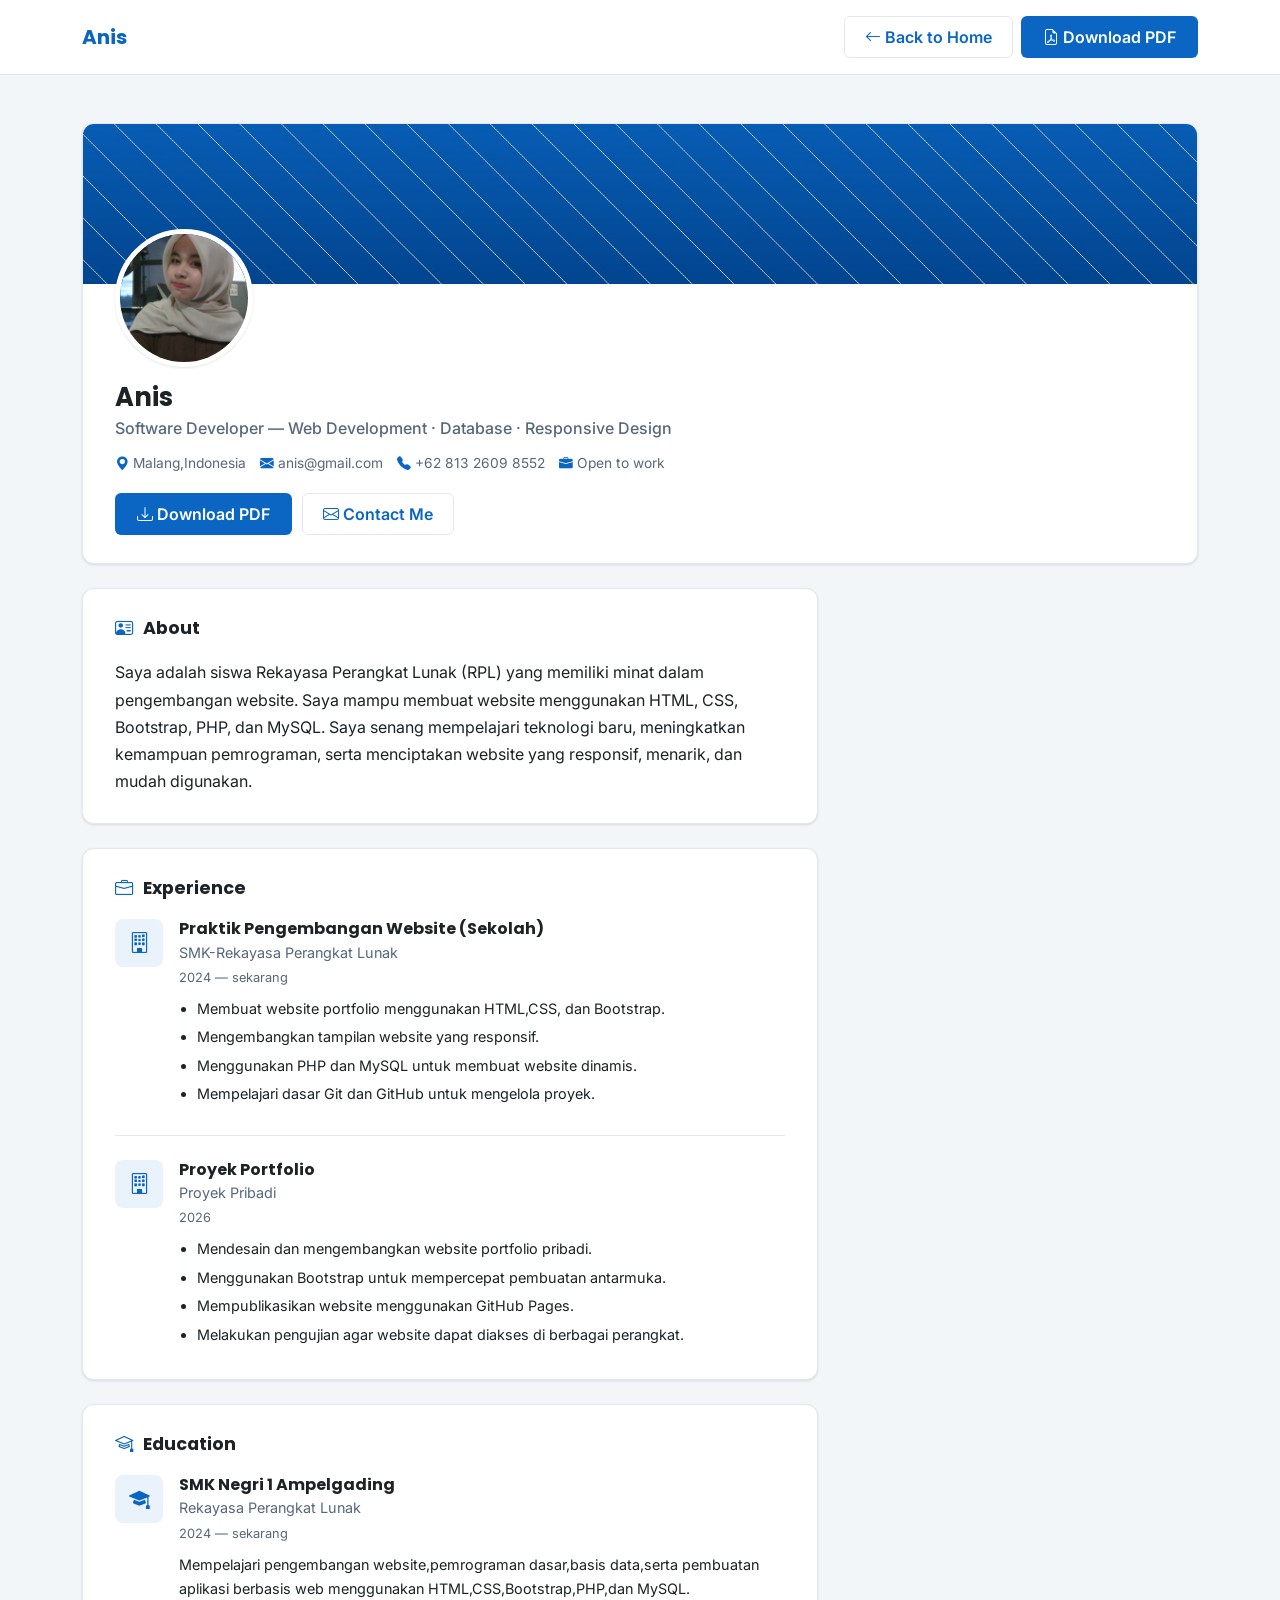
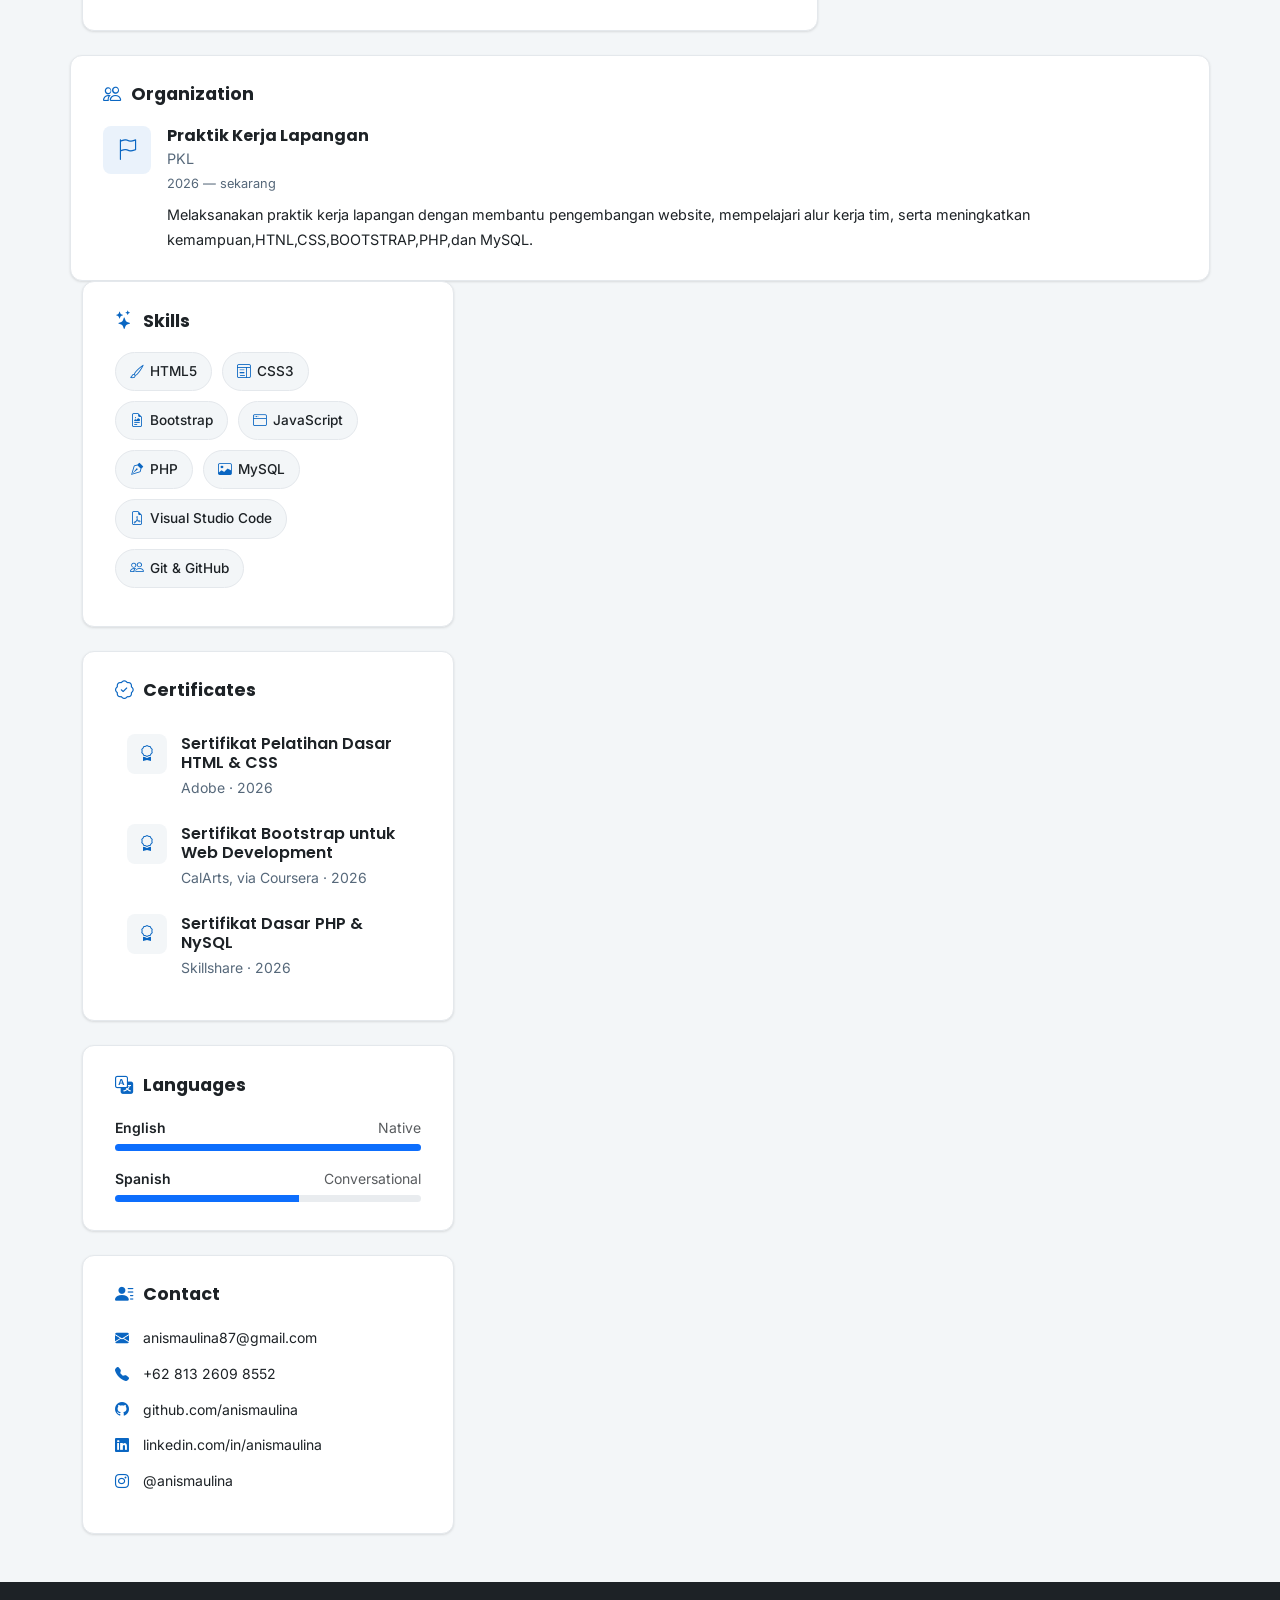
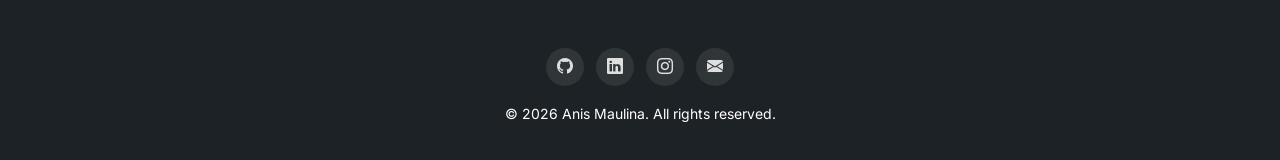
==== cv.html @ d8c8fe98 "Update cv.html" ====
<!DOCTYPE html>
<html lang="en">
<head>
  <meta charset="UTF-8">
  <meta name="viewport" content="width=device-width, initial-scale=1.0">
  <title>CV — Anis | Software Developer</title>
  <meta name="description" content="Curriculum Vitae of Kelly Adams, Graphic Designer, in a LinkedIn-style profile layout.">

  <!-- Google Fonts -->
  <link rel="preconnect" href="https://fonts.googleapis.com">
  <link rel="preconnect" href="https://fonts.gstatic.com" crossorigin>
  <link href="https://fonts.googleapis.com/css2?family=Inter:wght@400;500;600&family=Poppins:wght@500;600;700&display=swap" rel="stylesheet">

  <!-- Bootstrap 5 CSS (CDN) -->
  <link href="https://cdn.jsdelivr.net/npm/bootstrap@5.3.3/dist/css/bootstrap.min.css" rel="stylesheet">

  <!-- Bootstrap Icons (CDN) -->
  <link rel="stylesheet" href="https://cdn.jsdelivr.net/npm/bootstrap-icons@1.11.3/font/bootstrap-icons.css">

  <!-- Custom stylesheet -->
  <link rel="stylesheet" href="style.css">
</head>
<body class="bg-soft">

  <!-- =====================================================
       ACTION BAR — Kembali ke Home / Download PDF
  ====================================================== -->
  <div class="cv-page-actions">
    <div class="container d-flex justify-content-between align-items-center flex-wrap gap-2">
      <a href="index.html" class="navbar-brand-custom fs-5">Anis</a>
      <div class="d-flex gap-2">
        <a href="index.html" class="btn btn-cv-back">
          <i class="bi bi-arrow-left me-1"></i>Back to Home
        </a>
        <a href="assets/CV-Anis.pdf" class="btn btn-cv-download js-download-cv" download>
          <i class="bi bi-file-earmark-pdf me-1"></i>Download PDF
        </a>
      </div>
    </div>
  </div>

  <main class="py-5">
    <div class="container">

      <!-- =====================================================
           PROFILE CARD — ala header profil LinkedIn
      ====================================================== -->
      <div class="linkedin-profile-card fade-in">
        <div class="profile-cover" style="background-image:url('cover-banner.jpg'); background-size: cover; background-position: center;"></div>
        <div class="profile-body">
          <img src="profile.jpg" alt="Anis profile photo" class="profile-avatar">

          <h1 class="profile-name">Anis</h1>
          <p class="profile-headline">Software Developer — Web Development · Database · Responsive Design </p>

          <div class="profile-meta">
            <span><i class="bi bi-geo-alt-fill"></i>Malang,Indonesia</span>
            <span><i class="bi bi-envelope-fill"></i>anis@gmail.com</span>
            <span><i class="bi bi-telephone-fill"></i>+62 813 2609 8552</span>
            <span><i class="bi bi-briefcase-fill"></i>Open to work</span>
          </div>

          <div class="profile-actions">
            <a href="assets/CV-Anis.pdf" class="btn btn-cv-download js-download-cv" download>
              <i class="bi bi-download me-1"></i>Download PDF
            </a>
            <a href="mailto:anis@email.com" class="btn btn-cv-back">
              <i class="bi bi-envelope me-1"></i>Contact Me
            </a>
          </div>
        </div>
      </div>

      <div class="row">
        <!-- ============ MAIN COLUMN ============ -->
        <div class="col-lg-8">

          <!-- About -->
          <div class="cv-section-card fade-in">
            <h2 class="cv-section-title"><i class="bi bi-person-vcard"></i>About</h2>
            <p class="mb-0" style="color: var(--color-text);">
              Saya adalah siswa Rekayasa Perangkat Lunak (RPL) yang memiliki minat dalam pengembangan website. 
              Saya mampu membuat website menggunakan HTML, CSS, Bootstrap, PHP, dan MySQL. 
              Saya senang mempelajari teknologi baru, meningkatkan kemampuan pemrograman, serta menciptakan website yang responsif, menarik, dan mudah digunakan.
            </p>
          </div>

          <!-- Experience -->
          <div class="cv-section-card fade-in">
            <h2 class="cv-section-title"><i class="bi bi-briefcase"></i>Experience</h2>

            <div class="cv-timeline-item">
              <div class="cv-timeline-logo"><i class="bi bi-building"></i></div>
              <div class="flex-grow-1">
                <h6>Praktik Pengembangan Website (Sekolah)</h6>
                <p class="cv-timeline-sub">SMK-Rekayasa Perangkat Lunak</p>
                <span class="cv-timeline-date">2024 — sekarang</span>
                <ul>
                  <li>Membuat website portfolio menggunakan HTML,CSS, dan Bootstrap.</li>
                  <li>Mengembangkan tampilan website yang responsif.</li>
                  <li>Menggunakan PHP dan MySQL untuk membuat website dinamis.</li>
                  <li>Mempelajari dasar Git dan GitHub untuk mengelola proyek.</li>
                </ul>
              </div>
            </div>

            <div class="cv-timeline-item">
              <div class="cv-timeline-logo"><i class="bi bi-building"></i></div>
              <div class="flex-grow-1">
                <h6>Proyek Portfolio</h6>
                <p class="cv-timeline-sub">Proyek Pribadi</p>
                <span class="cv-timeline-date">2026</span>
                <ul>
                  <li>Mendesain dan mengembangkan website portfolio pribadi.</li>
                  <li>Menggunakan Bootstrap untuk mempercepat pembuatan antarmuka.</li>
                  <li>Mempublikasikan website menggunakan GitHub Pages.</li>
                  <li>Melakukan pengujian agar website dapat diakses di berbagai perangkat.</li>
                </ul>
              </div>
            </div>
          </div>

          <!-- Education -->
          <div class="cv-section-card fade-in">
            <h2 class="cv-section-title"><i class="bi bi-mortarboard"></i>Education</h2>

            <div class="cv-timeline-item">
              <div class="cv-timeline-logo"><i class="bi bi-mortarboard-fill"></i></div>
              <div class="flex-grow-1">
                <h6>SMK Negri 1 Ampelgading</h6>
                <p class="cv-timeline-sub">Rekayasa Perangkat Lunak </p>
                <span class="cv-timeline-date">2024 — sekarang</span>
                <p class="desc">Mempelajari pengembangan website,pemrograman dasar,basis data,serta pembuatan aplikasi berbasis web menggunakan HTML,CSS,Bootstrap,PHP,dan MySQL.</p>
              </div>
            </div>

            <!--div class="cv-timeline-item">
              <div class="cv-timeline-logo"><i class="bi bi-mortarboard-fill"></i></div>
              <div class="flex-grow-1">
                <h6>Bachelor of Fine Arts, Graphic Design</h6>
                <p class="cv-timeline-sub">Rochester Institute of Technology, Rochester, NY</p>
                <span class="cv-timeline-date">2022 — 2026</span>
                <p class="desc">Built a strong foundation in design fundamentals, print production, and digital media across a four-year studio program.</p>
          </div-->
          </div>
          </div>

          <!-- Organization -->
          <div class="cv-section-card fade-in mb-0">
            <h2 class="cv-section-title"><i class="bi bi-people"></i>Organization</h2>

            <div class="cv-timeline-item">
              <div class="cv-timeline-logo"><i class="bi bi-flag"></i></div>
              <div class="flex-grow-1">
                <h6>Praktik Kerja Lapangan</h6>
                <p class="cv-timeline-sub">PKL</p>
                <span class="cv-timeline-date">2026 — sekarang</span>
                <p class="desc">Melaksanakan praktik kerja lapangan dengan membantu pengembangan website, mempelajari alur kerja tim, serta meningkatkan kemampuan,HTNL,CSS,BOOTSTRAP,PHP,dan MySQL.</p>
              </div>
            </div>
          </div>

        </div>

        <!-- ============ SIDE COLUMN ============ -->
        <div class="col-lg-4">

          <!-- Skills -->
          <div class="cv-section-card fade-in">
            <h2 class="cv-section-title"><i class="bi bi-stars"></i>Skills</h2>
            <div>
              <span class="cv-skill-badge"><i class="bi bi-brush"></i>HTML5</span>
              <span class="cv-skill-badge"><i class="bi bi-layout-text-window"></i>CSS3</span>
              <span class="cv-skill-badge"><i class="bi bi-file-earmark-richtext"></i>Bootstrap</span>
              <span class="cv-skill-badge"><i class="bi bi-window"></i>JavaScript</span>
              <span class="cv-skill-badge"><i class="bi bi-vector-pen"></i>PHP</span>
              <span class="cv-skill-badge"><i class="bi bi-image"></i>MySQL</span>
              <span class="cv-skill-badge"><i class="bi bi-file-earmark-pdf"></i>Visual Studio Code</span>
              <span class="cv-skill-badge"><i class="bi bi-people"></i>Git & GitHub </span>
            </div>
          </div>

          <!-- Certificates -->
          <div class="cv-section-card fade-in">
            <h2 class="cv-section-title"><i class="bi bi-patch-check"></i>Certificates</h2>

            <div class="cv-cert-item">
              <div class="cv-cert-icon"><i class="bi bi-award"></i></div>
              <div>
                <h6 class="mb-1 fw-semibold">Sertifikat Pelatihan Dasar HTML & CSS</h6>
                <p class="small mb-0" style="color: var(--color-text-muted);">Adobe · 2026</p>
              </div>
            </div>

            <div class="cv-cert-item">
              <div class="cv-cert-icon"><i class="bi bi-award"></i></div>
              <div>
                <h6 class="mb-1 fw-semibold">Sertifikat Bootstrap untuk Web Development</h6>
                <p class="small mb-0" style="color: var(--color-text-muted);">CalArts, via Coursera · 2026</p>
              </div>
            </div>

            <div class="cv-cert-item">
              <div class="cv-cert-icon"><i class="bi bi-award"></i></div>
              <div>
                <h6 class="mb-1 fw-semibold">Sertifikat Dasar PHP & NySQL</h6>
                <p class="small mb-0" style="color: var(--color-text-muted);">Skillshare · 2026</p>
              </div>
            </div>
          </div>

          <!-- Languages -->
          <div class="cv-section-card fade-in">
            <h2 class="cv-section-title"><i class="bi bi-translate"></i>Languages</h2>

            <div class="mb-3">
              <div class="d-flex justify-content-between small mb-1">
                <span class="fw-semibold">English</span>
                <span class="text-muted">Native</span>
              </div>
              <div class="progress" style="height:7px; border-radius:4px;">
                <div class="progress-bar bg-primary" style="width: 100%"></div>
              </div>
            </div>

            <div class="mb-0">
              <div class="d-flex justify-content-between small mb-1">
                <span class="fw-semibold">Spanish</span>
                <span class="text-muted">Conversational</span>
              </div>
              <div class="progress" style="height:7px; border-radius:4px;">
                <div class="progress-bar bg-primary" style="width: 60%"></div>
              </div>
            </div>
          </div>

          <!-- Contact -->
          <div class="cv-section-card fade-in mb-0">
            <h2 class="cv-section-title"><i class="bi bi-person-lines-fill"></i>Contact</h2>
            <ul class="list-unstyled mb-0 small cv-contact-list">
              <li><i class="bi bi-envelope-fill"></i><a href="mailto:anismaulina87@gmail.com">anismaulina87@gmail.com</a></li>
              <li><i class="bi bi-telephone-fill"></i><a href="tel:+6281326098552">+62 813 2609 8552</a></li>
              <li><i class="bi bi-github"></i><a href="https://github.com/" target="_blank" rel="noopener">github.com/anismaulina</a></li>
              <li><i class="bi bi-linkedin"></i><a href="https://linkedin.com/" target="_blank" rel="noopener">linkedin.com/in/anismaulina</a></li>
              <li><i class="bi bi-instagram"></i><a href="https://instagram.com/" target="_blank" rel="noopener">@anismaulina</a></li>
            </ul>
          </div>

        </div>
      </div>
    </div>
  </main>

  <!-- =====================================================
       FOOTER
  ====================================================== -->
  <footer class="footer-custom text-center">
    <div class="container">
      <h5 class="fw-bold mb-2">Anis Maulina</h5>
      <div class="footer-social mb-3">
        <a href="https://github.com/" target="_blank" rel="noopener" aria-label="GitHub"><i class="bi bi-github"></i></a>
        <a href="https://linkedin.com/" target="_blank" rel="noopener" aria-label="LinkedIn"><i class="bi bi-linkedin"></i></a>
        <a href="https://instagram.com/" target="_blank" rel="noopener" aria-label="Instagram"><i class="bi bi-instagram"></i></a>
        <a href="mailto:anismaulina87@gmail.com" aria-label="Email"><i class="bi bi-envelope-fill"></i></a>
      </div>
      <p class="mb-0 small">&copy; <span class="current-year">2026</span> Anis Maulina. All rights reserved.</p>
    </div>
  </footer>

  <button id="scrollTopBtn" class="btn-scroll-top" aria-label="Back to top">
    <i class="bi bi-arrow-up"></i>
  </button>

  <!-- Bootstrap 5 JS Bundle (CDN) -->
  <script src="https://cdn.jsdelivr.net/npm/bootstrap@5.3.3/dist/js/bootstrap.bundle.min.js"></script>
  <script src="script.js"></script>
</body>
</html>
---- style.css ----
/* =========================================================
   KELLY ADAMS — PORTFOLIO (HOME + CV)
   Gaya: bersih, profesional, terinspirasi LinkedIn
   ========================================================= */

/* ---------- 1. DESIGN TOKENS ---------- */
:root {
  --color-primary: #0A66C2;   /* LinkedIn blue */
  --color-primary-dark: #004182;
  --color-bg: #F3F6F8;        /* LinkedIn light gray background */
  --color-card: #FFFFFF;
  --color-text: #1D2226;
  --color-text-muted: #56687A;
  --color-border: #E4E8EC;

  --radius-lg: 12px;
  --radius-md: 10px;
  --radius-sm: 8px;

  --shadow-soft: 0 1px 3px rgba(0, 0, 0, 0.08), 0 1px 2px rgba(0, 0, 0, 0.04);
  --shadow-hover: 0 10px 26px rgba(10, 102, 194, 0.16);

  --transition-base: all 0.3s ease;

  --font-display: 'Poppins', sans-serif;
  --font-body: 'Inter', sans-serif;
}

/* ---------- 2. RESET & BASE ---------- */
html { scroll-behavior: smooth; }

body {
  font-family: var(--font-body);
  color: var(--color-text);
  background-color: var(--color-bg);
  line-height: 1.7;
}

h1, h2, h3, h4, h5, h6 {
  font-family: var(--font-display);
  font-weight: 600;
  color: var(--color-text);
}

a { text-decoration: none; transition: var(--transition-base); }

::selection { background: #CFE3FA; color: var(--color-text); }

::-webkit-scrollbar { width: 10px; }
::-webkit-scrollbar-track { background: var(--color-bg); }
::-webkit-scrollbar-thumb { background: #C6D3DD; border-radius: 10px; }
::-webkit-scrollbar-thumb:hover { background: var(--color-primary); }

section { padding: 80px 0; scroll-margin-top: 80px; }

.text-primary-custom { color: var(--color-primary) !important; }
.bg-soft { background-color: var(--color-bg); }

.section-eyebrow {
  font-size: 0.78rem;
  font-weight: 600;
  letter-spacing: 1.5px;
  text-transform: uppercase;
  color: var(--color-primary);
  margin-bottom: 6px;
  display: inline-block;
}

.section-title {
  font-size: clamp(1.6rem, 3vw, 2.3rem);
  font-weight: 700;
  margin-bottom: 0.75rem;
}

.section-subtitle {
  color: var(--color-text-muted);
  max-width: 600px;
  margin: 0 auto;
}

/* ---------- 3. FADE-IN SCROLL REVEAL ---------- */
.fade-in {
  opacity: 0;
  transform: translateY(22px);
  transition: opacity 0.7s ease, transform 0.7s ease;
}
.fade-in.is-visible { opacity: 1; transform: translateY(0); }

@keyframes heroFade {
  from { opacity: 0; transform: translateY(14px); }
  to   { opacity: 1; transform: translateY(0); }
}
.hero-animate { animation: heroFade 0.9s ease forwards; }
.hero-animate.delay-1 { animation-delay: 0.15s; opacity: 0; }
.hero-animate.delay-2 { animation-delay: 0.3s; opacity: 0; }
.hero-animate.delay-3 { animation-delay: 0.45s; opacity: 0; }

/* ---------- 4. NAVBAR (hanya Home & CV) ---------- */
.navbar-custom {
  background-color: rgba(255, 255, 255, 0.95);
  backdrop-filter: blur(10px);
  box-shadow: 0 1px 0 var(--color-border);
  padding-top: 14px;
  padding-bottom: 14px;
  transition: var(--transition-base);
}

.navbar-brand-custom {
  font-family: var(--font-display);
  font-weight: 700;
  font-size: 1.3rem;
  color: var(--color-primary) !important;
}

.navbar-custom .nav-link {
  font-weight: 500;
  color: var(--color-text) !important;
  margin: 0 8px;
  position: relative;
  padding: 6px 4px !important;
}

.navbar-custom .nav-link::after {
  content: '';
  position: absolute;
  left: 0;
  bottom: 0;
  width: 0%;
  height: 2px;
  background-color: var(--color-primary);
  transition: width 0.3s ease;
}

.navbar-custom .nav-link:hover::after,
.navbar-custom .nav-link.active::after { width: 100%; }

.navbar-custom .nav-link:hover,
.navbar-custom .nav-link.active { color: var(--color-primary) !important; }

.btn-contact-nav {
  background-color: var(--color-primary);
  color: #fff !important;
  border-radius: 6px;
  padding: 8px 20px;
  font-weight: 600;
  font-size: 0.92rem;
  border: none;
  transition: var(--transition-base);
}

.btn-contact-nav:hover {
  background-color: var(--color-primary-dark);
  color: #fff !important;
  box-shadow: var(--shadow-hover);
}

/* ---------- 5. HERO SECTION ---------- */
.hero-section {
  position: relative;
  padding: 150px 0 100px;
  background: linear-gradient(160deg, #EAF2FB 0%, #F3F6F8 55%, #FFFFFF 100%);
  overflow: hidden;
}

.hero-section::before {
  content: '';
  position: absolute;
  width: 380px;
  height: 380px;
  border-radius: 50%;
  background: rgba(10, 102, 194, 0.08);
  top: -120px;
  right: -100px;
  filter: blur(10px);
}

.hero-section .container { position: relative; z-index: 1; }

.hero-avatar-wrap {
  position: relative;
  width: 190px;
  height: 190px;
  margin: 0 auto 26px;
}

.hero-avatar-wrap img {
  width: 100%;
  height: 100%;
  object-fit: cover;
  border-radius: 50%;
  border: 6px solid #fff;
  box-shadow: 0 12px 30px rgba(10, 102, 194, 0.2);
}

.hero-status-badge {
  position: absolute;
  bottom: 10px;
  right: 8px;
  background: #57A64A;
  width: 20px;
  height: 20px;
  border-radius: 50%;
  border: 4px solid #fff;
}

.hero-name {
  font-size: clamp(1.9rem, 4vw, 2.7rem);
  font-weight: 700;
}

.hero-role {
  font-size: 1.1rem;
  font-weight: 600;
  color: var(--color-primary);
  margin-bottom: 14px;
}

.hero-desc {
  max-width: 560px;
  margin: 0 auto 30px;
  color: var(--color-text-muted);
}

.btn-hero-primary {
  background-color: var(--color-primary);
  color: #fff;
  border: none;
  padding: 12px 28px;
  border-radius: 6px;
  font-weight: 600;
  transition: var(--transition-base);
  box-shadow: 0 8px 18px rgba(10, 102, 194, 0.22);
}

.btn-hero-primary:hover {
  background-color: var(--color-primary-dark);
  transform: translateY(-3px);
  box-shadow: 0 12px 24px rgba(0, 65, 130, 0.3);
  color: #fff;
}

.btn-hero-outline {
  background-color: transparent;
  color: var(--color-primary);
  border: 2px solid var(--color-primary);
  padding: 10px 26px;
  border-radius: 6px;
  font-weight: 600;
  transition: var(--transition-base);
}

.btn-hero-outline:hover {
  background-color: var(--color-primary);
  color: #fff;
  transform: translateY(-3px);
  box-shadow: var(--shadow-hover);
}

/* Highlight stat row di hero (dipakai di Home) */
.hero-stats {
  max-width: 520px;
  margin: 40px auto 0;
}
.hero-stats .stat-box {
  padding: 14px 8px;
}
.hero-stats .stat-num {
  font-family: var(--font-display);
  font-weight: 700;
  font-size: 1.5rem;
  color: var(--color-primary);
}
.hero-stats .stat-label {
  font-size: 0.82rem;
  color: var(--color-text-muted);
}

/* ---------- 6. CARD UMUM ---------- */
.card-custom {
  background-color: var(--color-card);
  border: 1px solid var(--color-border);
  border-radius: var(--radius-lg);
  box-shadow: var(--shadow-soft);
  transition: var(--transition-base);
  height: 100%;
}
.card-custom:hover {
  transform: translateY(-4px);
  box-shadow: var(--shadow-hover);
  border-color: var(--color-primary);
}

/* ---------- 7. HIGHLIGHT / FOKUS KEAHLIAN (Home) ---------- */
.focus-icon-box {
  width: 46px;
  height: 46px;
  min-width: 46px;
  border-radius: var(--radius-sm);
  background: linear-gradient(135deg, var(--color-primary), var(--color-primary-dark));
  color: #fff;
  display: flex;
  align-items: center;
  justify-content: center;
  font-size: 1.2rem;
}

.skill-card { text-align: center; padding: 30px 16px; }

.skill-icon {
  width: 58px;
  height: 58px;
  border-radius: 50%;
  background: linear-gradient(135deg, #EAF2FB, #CFE3FA);
  display: flex;
  align-items: center;
  justify-content: center;
  margin: 0 auto 14px;
  font-size: 1.6rem;
  color: var(--color-primary);
  transition: var(--transition-base);
}
.skill-card:hover .skill-icon {
  background: var(--color-primary);
  color: #fff;
  transform: scale(1.06);
}
.skill-card h6 { font-weight: 600; margin-bottom: 0; }

/* ---------- 8. FOOTER ---------- */
.footer-custom {
  background: #1D2226;
  color: #fff;
  padding: 34px 0;
}
.footer-custom a { color: #fff; opacity: 0.85; }
.footer-custom a:hover { opacity: 1; transform: translateY(-3px); display: inline-block; }

.footer-social a {
  width: 38px;
  height: 38px;
  border-radius: 50%;
  background: rgba(255, 255, 255, 0.1);
  display: inline-flex;
  align-items: center;
  justify-content: center;
  margin: 0 4px;
  transition: var(--transition-base);
}
.footer-social a:hover { background: var(--color-primary); color: #fff; transform: translateY(-4px); }

/* ---------- 9. SCROLL TO TOP ---------- */
.btn-scroll-top {
  position: fixed;
  bottom: 26px;
  right: 26px;
  width: 46px;
  height: 46px;
  border-radius: 50%;
  background-color: var(--color-primary);
  color: #fff;
  display: flex;
  align-items: center;
  justify-content: center;
  border: none;
  box-shadow: var(--shadow-hover);
  opacity: 0;
  visibility: hidden;
  transform: translateY(10px);
  transition: var(--transition-base);
  z-index: 999;
}
.btn-scroll-top.show { opacity: 1; visibility: visible; transform: translateY(0); }
.btn-scroll-top:hover { background-color: var(--color-primary-dark); }

/* =========================================================
   HALAMAN CV — bergaya profil LinkedIn
   ========================================================= */

.cv-page-actions {
  padding: 16px 0;
  background-color: #fff;
  border-bottom: 1px solid var(--color-border);
  position: sticky;
  top: 0;
  z-index: 50;
}

.btn-cv-download {
  background-color: var(--color-primary);
  color: #fff;
  border: none;
  padding: 9px 22px;
  border-radius: 6px;
  font-weight: 600;
  transition: var(--transition-base);
}
.btn-cv-download:hover {
  background-color: var(--color-primary-dark);
  color: #fff;
  box-shadow: var(--shadow-hover);
}

.btn-cv-back {
  background-color: #fff;
  color: var(--color-primary);
  border: 1.5px solid var(--color-border);
  padding: 8px 20px;
  border-radius: 6px;
  font-weight: 600;
  transition: var(--transition-base);
}
.btn-cv-back:hover {
  border-color: var(--color-primary);
  background-color: #EAF2FB;
}

/* Profile card ala LinkedIn: cover banner + avatar overlap */
.linkedin-profile-card {
  background-color: var(--color-card);
  border-radius: var(--radius-lg);
  overflow: hidden;
  box-shadow: var(--shadow-soft);
  border: 1px solid var(--color-border);
  margin-bottom: 24px;
}

.profile-cover {
  height: 160px;
  background: linear-gradient(120deg, #0A66C2, #004182);
  background-size: cover;
  background-position: center;
  position: relative;
}

.profile-body { padding: 0 32px 28px; position: relative; }

.profile-avatar {
  width: 138px;
  height: 138px;
  border-radius: 50%;
  border: 5px solid #fff;
  object-fit: cover;
  position: relative;
  top: -55px;
  margin-bottom: -40px;
  box-shadow: var(--shadow-soft);
  background: #fff;
}

.profile-name { font-size: 1.6rem; font-weight: 700; margin-bottom: 2px; }
.profile-headline { color: var(--color-text-muted); font-weight: 500; margin-bottom: 10px; }

.profile-meta {
  font-size: 0.86rem;
  color: var(--color-text-muted);
  display: flex;
  flex-wrap: wrap;
  gap: 14px;
}
.profile-meta span i { color: var(--color-primary); margin-right: 4px; }

.profile-actions { display: flex; gap: 10px; flex-wrap: wrap; margin-top: 18px; }

/* Section card generik pada CV (About, Experience, Education, dst) */
.cv-section-card {
  background-color: var(--color-card);
  border-radius: var(--radius-lg);
  box-shadow: var(--shadow-soft);
  border: 1px solid var(--color-border);
  padding: 28px 32px;
  margin-bottom: 24px;
}

.cv-section-title {
  font-size: 1.1rem;
  font-weight: 700;
  display: flex;
  align-items: center;
  gap: 10px;
  margin-bottom: 20px;
}
.cv-section-title i { color: var(--color-primary); font-size: 1.15rem; }

/* Timeline pengalaman & pendidikan (gaya list LinkedIn, bukan garis waktu berat) */
.cv-timeline-item {
  display: flex;
  gap: 16px;
  padding-bottom: 24px;
  border-bottom: 1px solid var(--color-border);
  margin-bottom: 24px;
}
.cv-timeline-item:last-child {
  border-bottom: none;
  margin-bottom: 0;
  padding-bottom: 0;
}

.cv-timeline-logo {
  width: 48px;
  height: 48px;
  min-width: 48px;
  border-radius: var(--radius-sm);
  background: #EAF2FB;
  color: var(--color-primary);
  display: flex;
  align-items: center;
  justify-content: center;
  font-size: 1.3rem;
}

.cv-timeline-item h6 { font-weight: 700; margin-bottom: 2px; }
.cv-timeline-sub { color: var(--color-text-muted); font-size: 0.9rem; margin-bottom: 2px; }
.cv-timeline-date {
  font-size: 0.8rem;
  color: var(--color-text-muted);
  margin-bottom: 8px;
  display: block;
}
.cv-timeline-item p.desc {
  font-size: 0.9rem;
  color: var(--color-text);
  margin-bottom: 0;
}
.cv-timeline-item ul {
  font-size: 0.9rem;
  color: var(--color-text);
  padding-left: 18px;
  margin-bottom: 0;
}
.cv-timeline-item ul li { margin-bottom: 4px; }

/* Skill badge di CV */
.cv-skill-badge {
  display: inline-flex;
  align-items: center;
  gap: 6px;
  background-color: var(--color-bg);
  color: var(--color-text);
  font-size: 0.85rem;
  font-weight: 500;
  padding: 7px 14px;
  border-radius: 50px;
  margin: 0 6px 10px 0;
  border: 1px solid var(--color-border);
  transition: var(--transition-base);
}
.cv-skill-badge:hover { background-color: var(--color-primary); color: #fff; border-color: var(--color-primary); }
.cv-skill-badge i { color: var(--color-primary); }
.cv-skill-badge:hover i { color: #fff; }

/* Sertifikat */
.cv-cert-item {
  display: flex;
  gap: 14px;
  align-items: flex-start;
  padding: 12px;
  border-radius: var(--radius-md);
  transition: var(--transition-base);
}
.cv-cert-item:hover { background-color: var(--color-bg); }
.cv-cert-icon {
  width: 40px;
  height: 40px;
  min-width: 40px;
  border-radius: var(--radius-sm);
  background: var(--color-bg);
  color: var(--color-primary);
  display: flex;
  align-items: center;
  justify-content: center;
}

/* Kontak list di CV */
.cv-contact-list li {
  display: flex;
  align-items: center;
  gap: 10px;
  margin-bottom: 12px;
}
.cv-contact-list a { color: var(--color-text); }
.cv-contact-list a:hover { color: var(--color-primary); }
.cv-contact-list i { color: var(--color-primary); width: 18px; }

/* ---------- 10. RESPONSIVE ---------- */
@media (max-width: 767.98px) {
  section { padding: 56px 0; }
  .hero-section { padding: 120px 0 60px; }
  .cv-section-card { padding: 22px; }
  .profile-body { padding: 0 20px 24px; }
  .profile-avatar { width: 108px; height: 108px; top: -40px; margin-bottom: -28px; }
}

@media (prefers-reduced-motion: reduce) {
  *, *::before, *::after {
    animation-duration: 0.001ms !important;
    animation-iteration-count: 1 !important;
    transition-duration: 0.001ms !important;
    scroll-behavior: auto !important;
  }
}
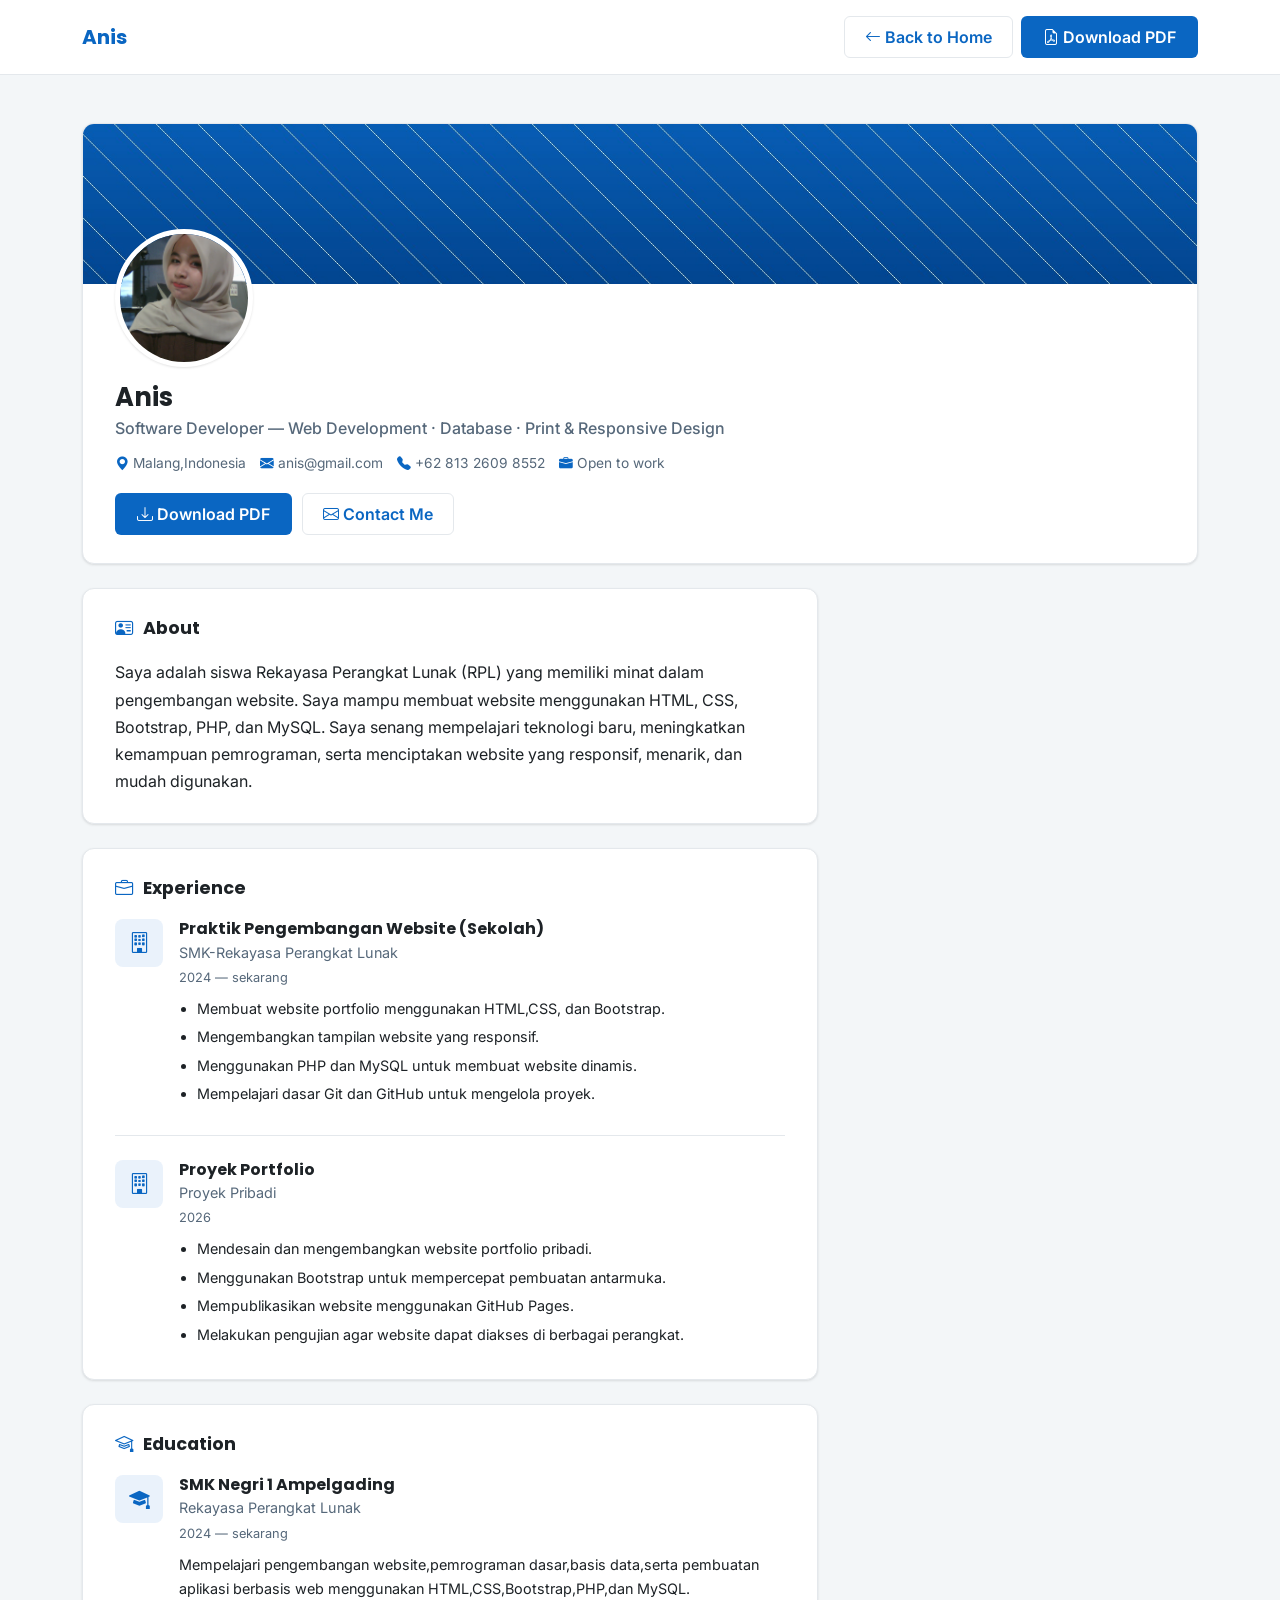
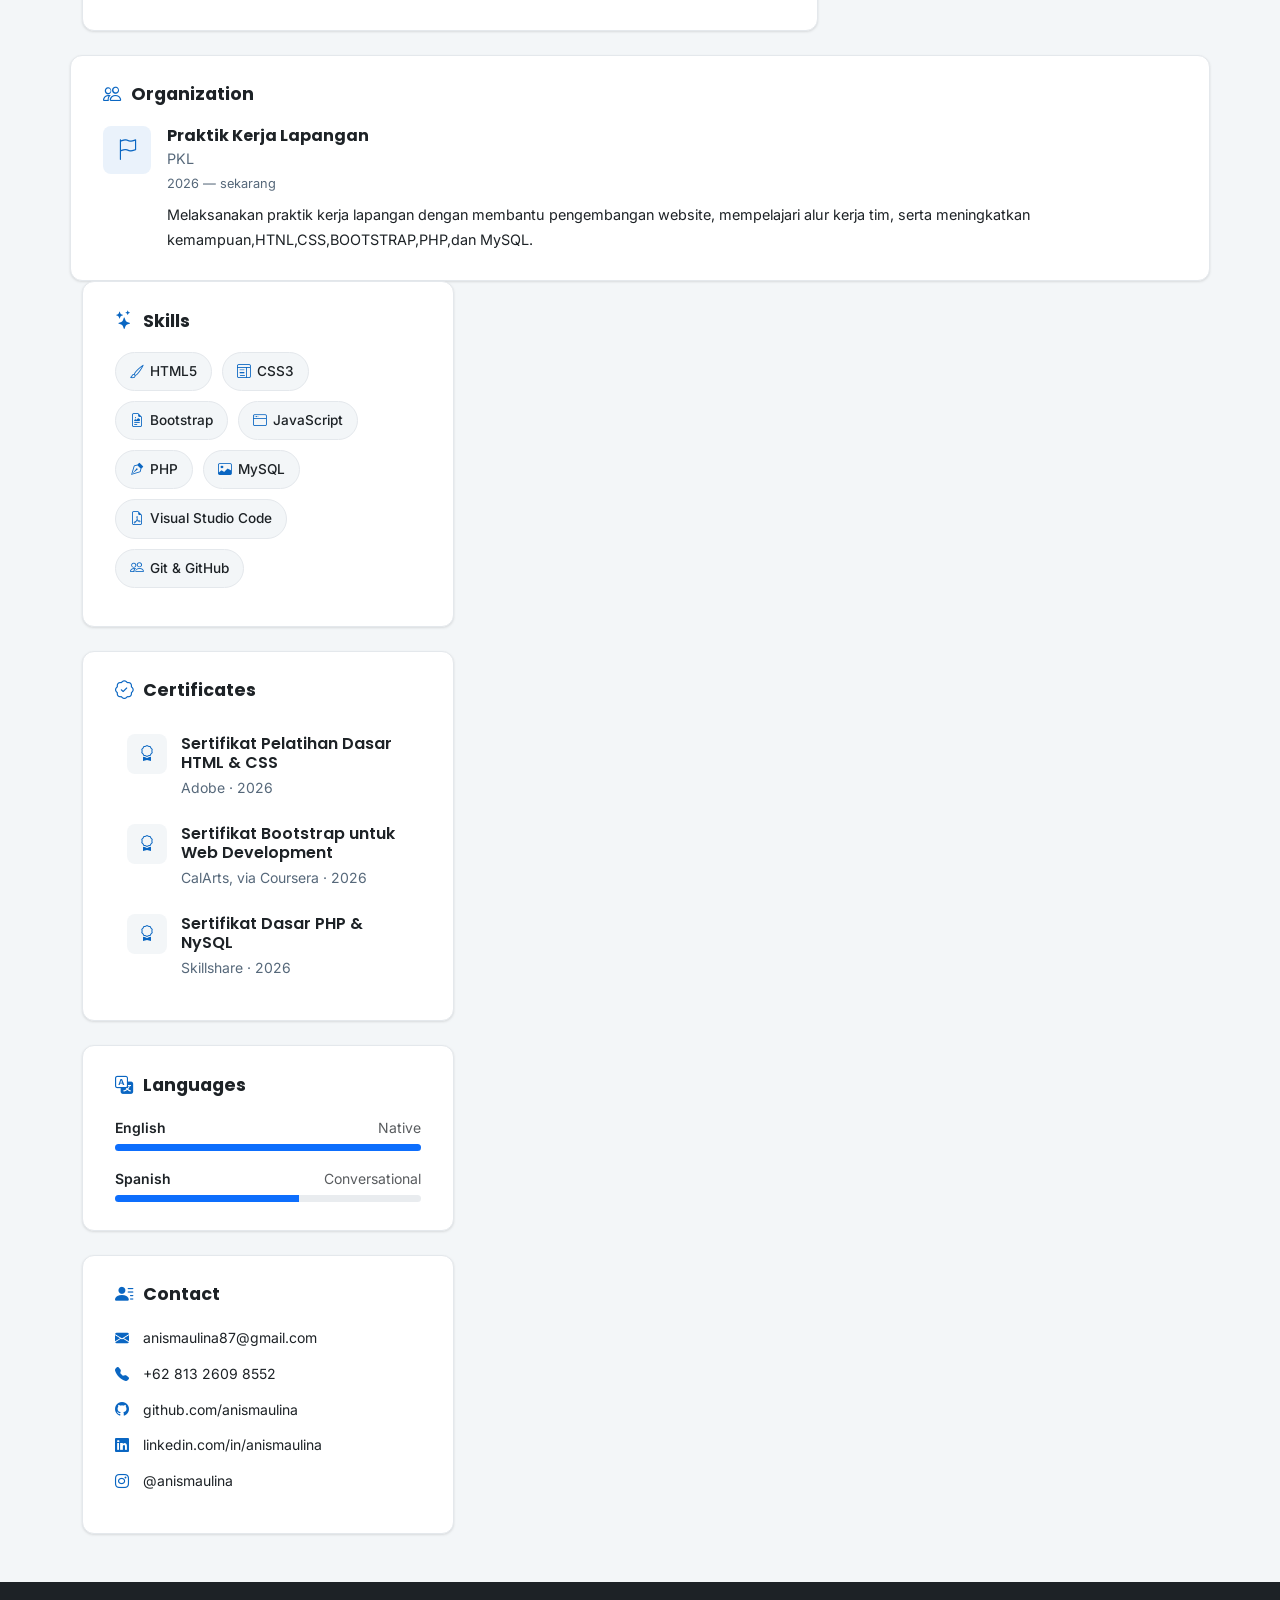
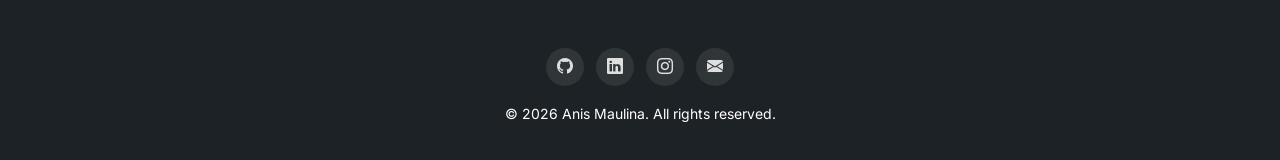
==== commit c4698400: "Update cv.html" ====
--- a/cv.html
+++ b/cv.html
@@ -51,7 +51,7 @@
           <img src="profile.jpg" alt="Anis profile photo" class="profile-avatar">
 
           <h1 class="profile-name">Anis</h1>
-          <p class="profile-headline">Software Developer — Web Development · Database · Responsive Design </p>
+          <p class="profile-headline">Software Developer — Web Development · Database · Print &amp; Responsive Design </p>
 
           <div class="profile-meta">
             <span><i class="bi bi-geo-alt-fill"></i>Malang,Indonesia</span>
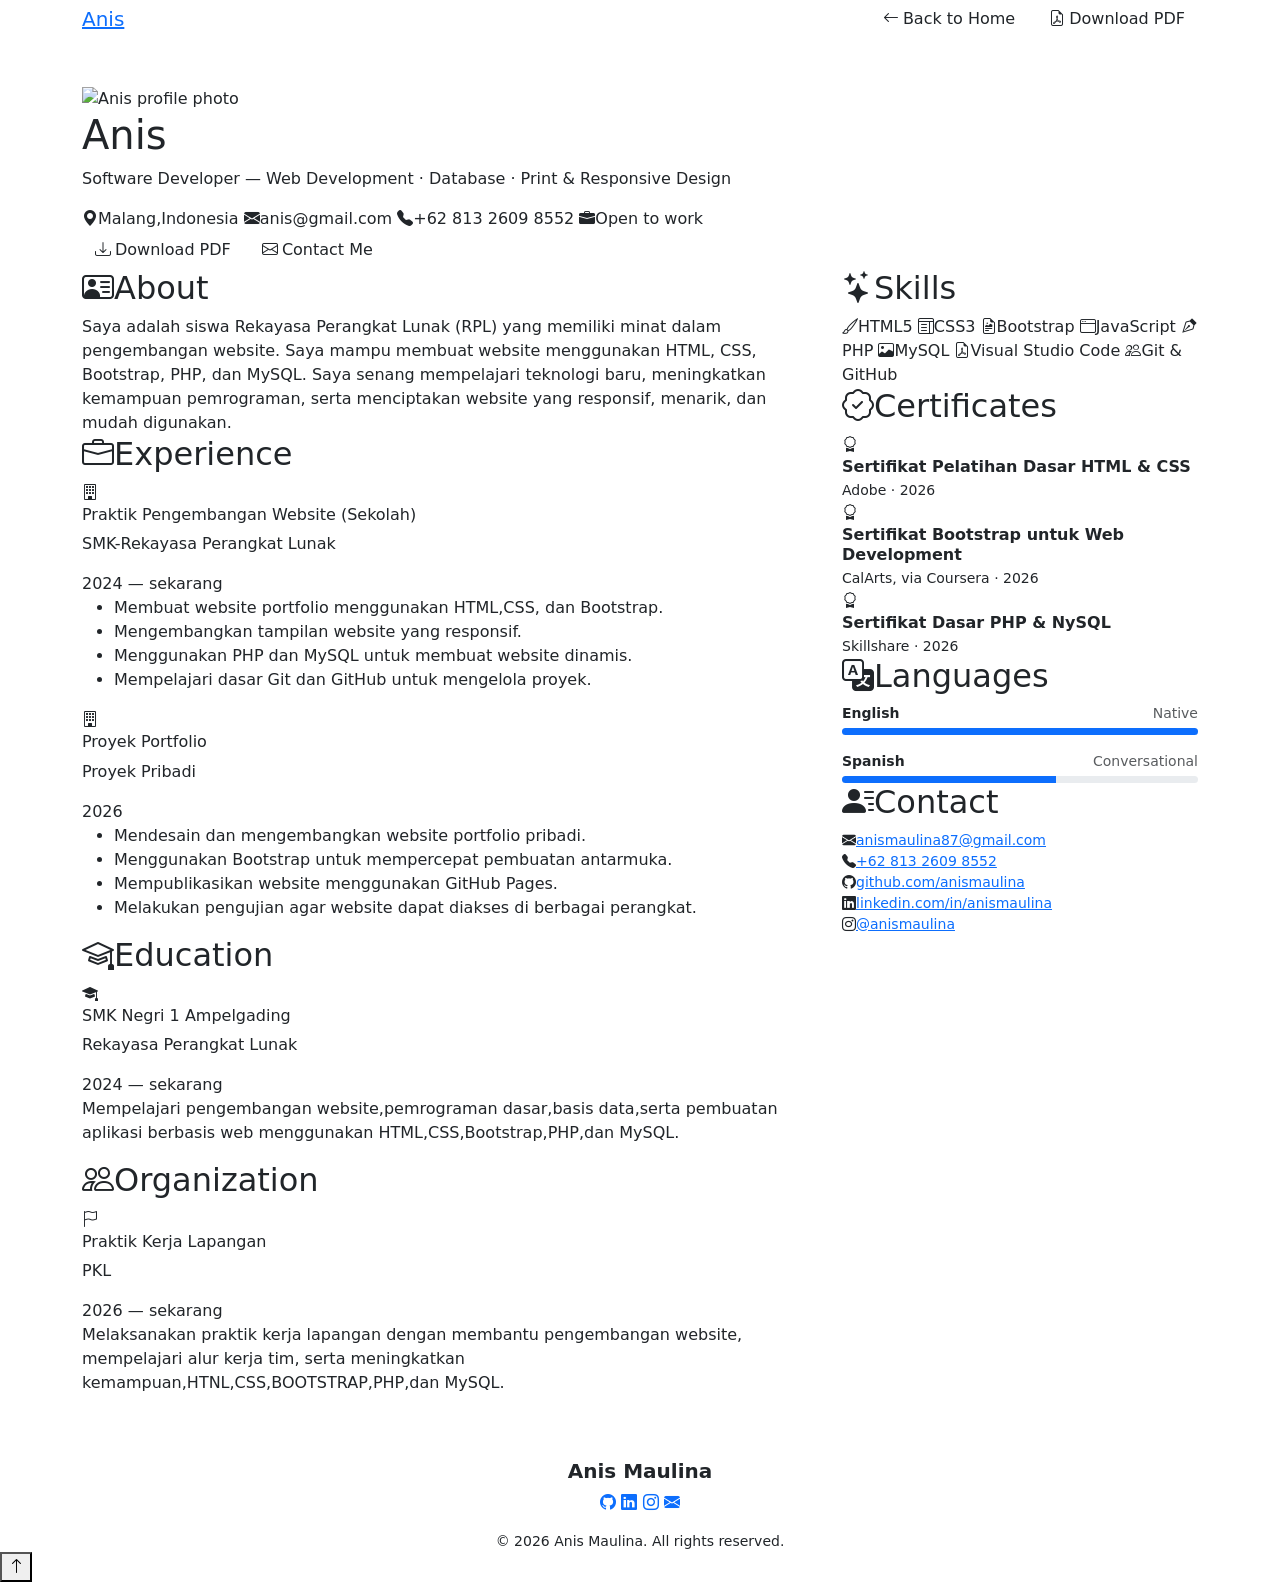
==== commit fb66450f: "Update cv.html" ====
--- a/cv.html
+++ b/cv.html
@@ -18,7 +18,7 @@
   <link rel="stylesheet" href="https://cdn.jsdelivr.net/npm/bootstrap-icons@1.11.3/font/bootstrap-icons.css">
 
   <!-- Custom stylesheet -->
-  <link rel="stylesheet" href="style.css">
+  <link rel="stylesheet" href="css/style.css">
 </head>
 <body class="bg-soft">
 
@@ -46,9 +46,9 @@
            PROFILE CARD — ala header profil LinkedIn
       ====================================================== -->
       <div class="linkedin-profile-card fade-in">
-        <div class="profile-cover" style="background-image:url('cover-banner.jpg'); background-size: cover; background-position: center;"></div>
+        <div class="profile-cover" style="background-image:url('assets/cover-banner.jpg'); background-size: cover; background-position: center;"></div>
         <div class="profile-body">
-          <img src="profile.jpg" alt="Anis profile photo" class="profile-avatar">
+          <img src="assets/profile.jpg" alt="Anis profile photo" class="profile-avatar">
 
           <h1 class="profile-name">Anis</h1>
           <p class="profile-headline">Software Developer — Web Development · Database · Print &amp; Responsive Design </p>
@@ -142,7 +142,6 @@
                 <span class="cv-timeline-date">2022 — 2026</span>
                 <p class="desc">Built a strong foundation in design fundamentals, print production, and digital media across a four-year studio program.</p>
           </div-->
-          </div>
           </div>
 
           <!-- Organization -->
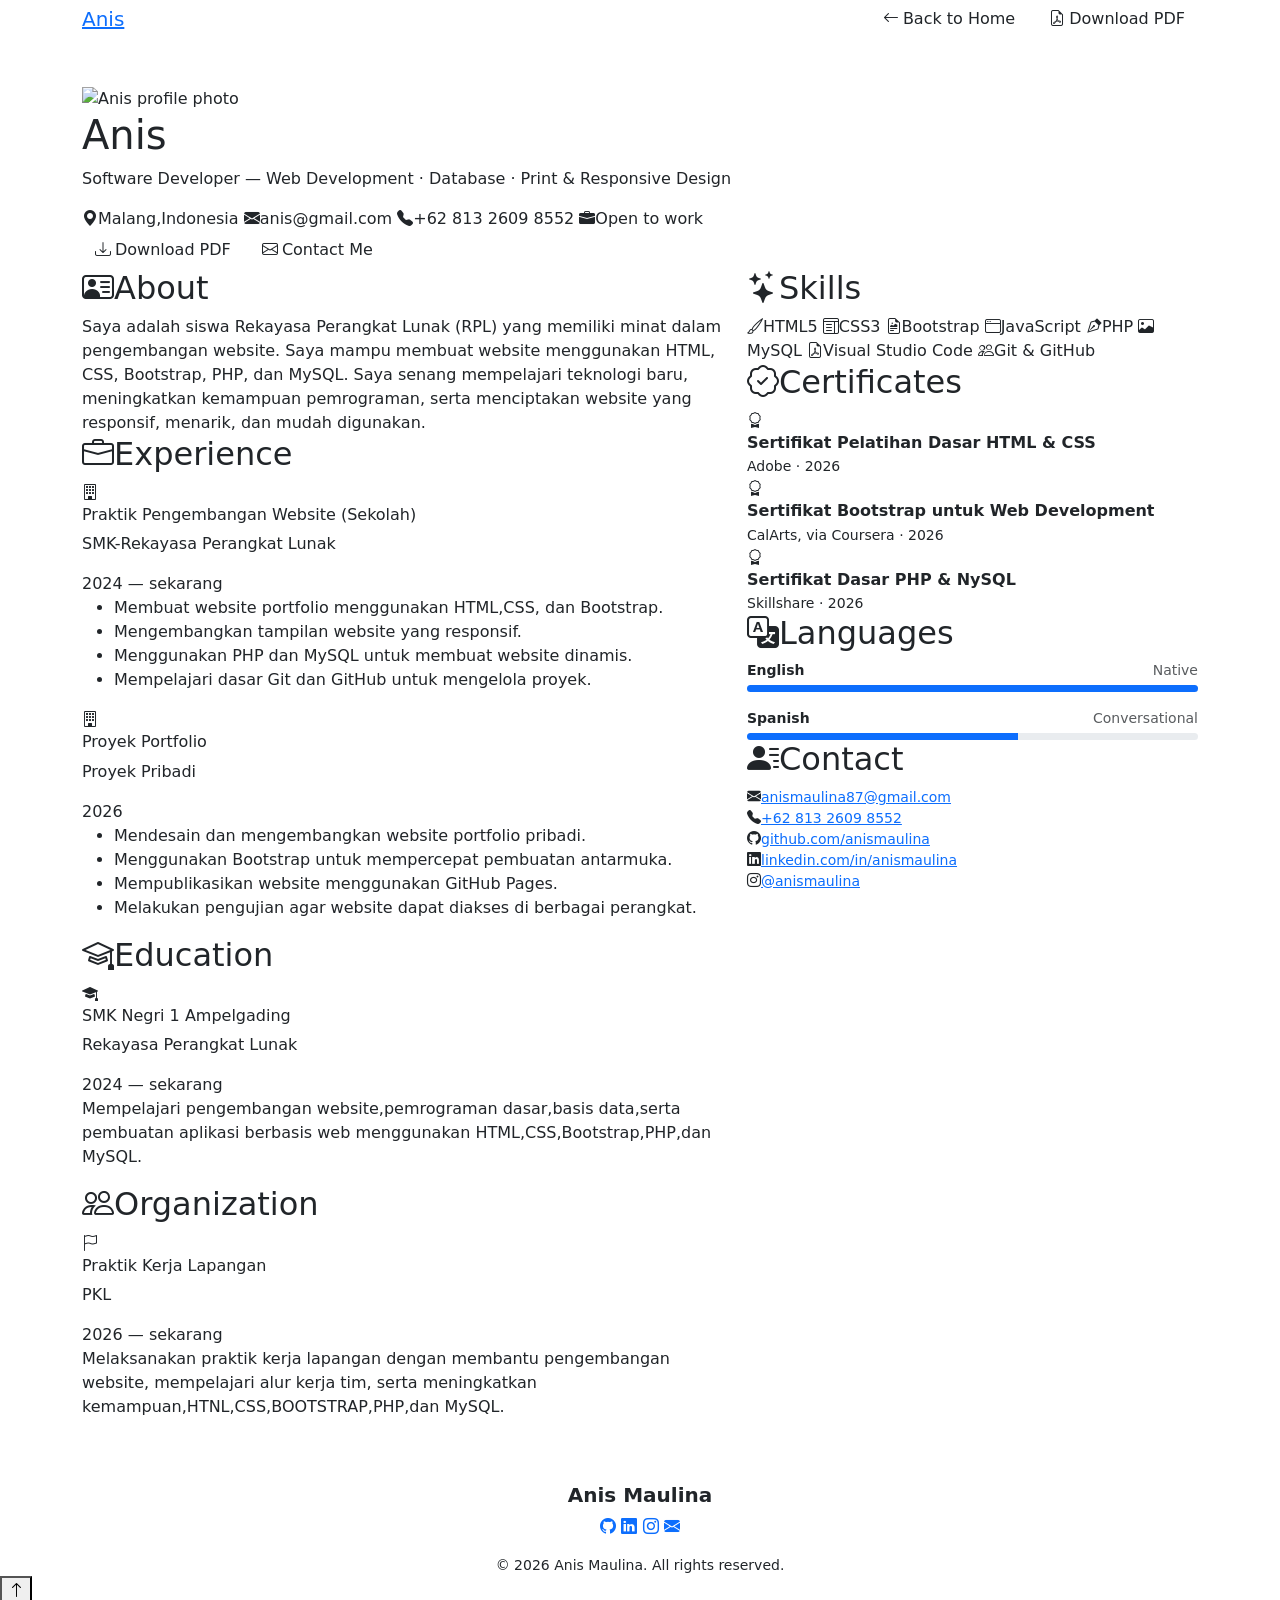
==== commit 21ee6817: "Update cv.html" ====
--- a/cv.html
+++ b/cv.html
@@ -71,9 +71,9 @@
         </div>
       </div>
 
-      <div class="row">
+      <div class="row g-4 cv-layout">
         <!-- ============ MAIN COLUMN ============ -->
-        <div class="col-lg-8">
+        <div class="col-lg-7">
 
           <!-- About -->
           <div class="cv-section-card fade-in">
@@ -162,7 +162,7 @@
         </div>
 
         <!-- ============ SIDE COLUMN ============ -->
-        <div class="col-lg-4">
+        <div class="col-lg-5">
 
           <!-- Skills -->
           <div class="cv-section-card fade-in">
@@ -272,6 +272,6 @@
 
   <!-- Bootstrap 5 JS Bundle (CDN) -->
   <script src="https://cdn.jsdelivr.net/npm/bootstrap@5.3.3/dist/js/bootstrap.bundle.min.js"></script>
-  <script src="script.js"></script>
+  <script src="js/script.js"></script>
 </body>
 </html>
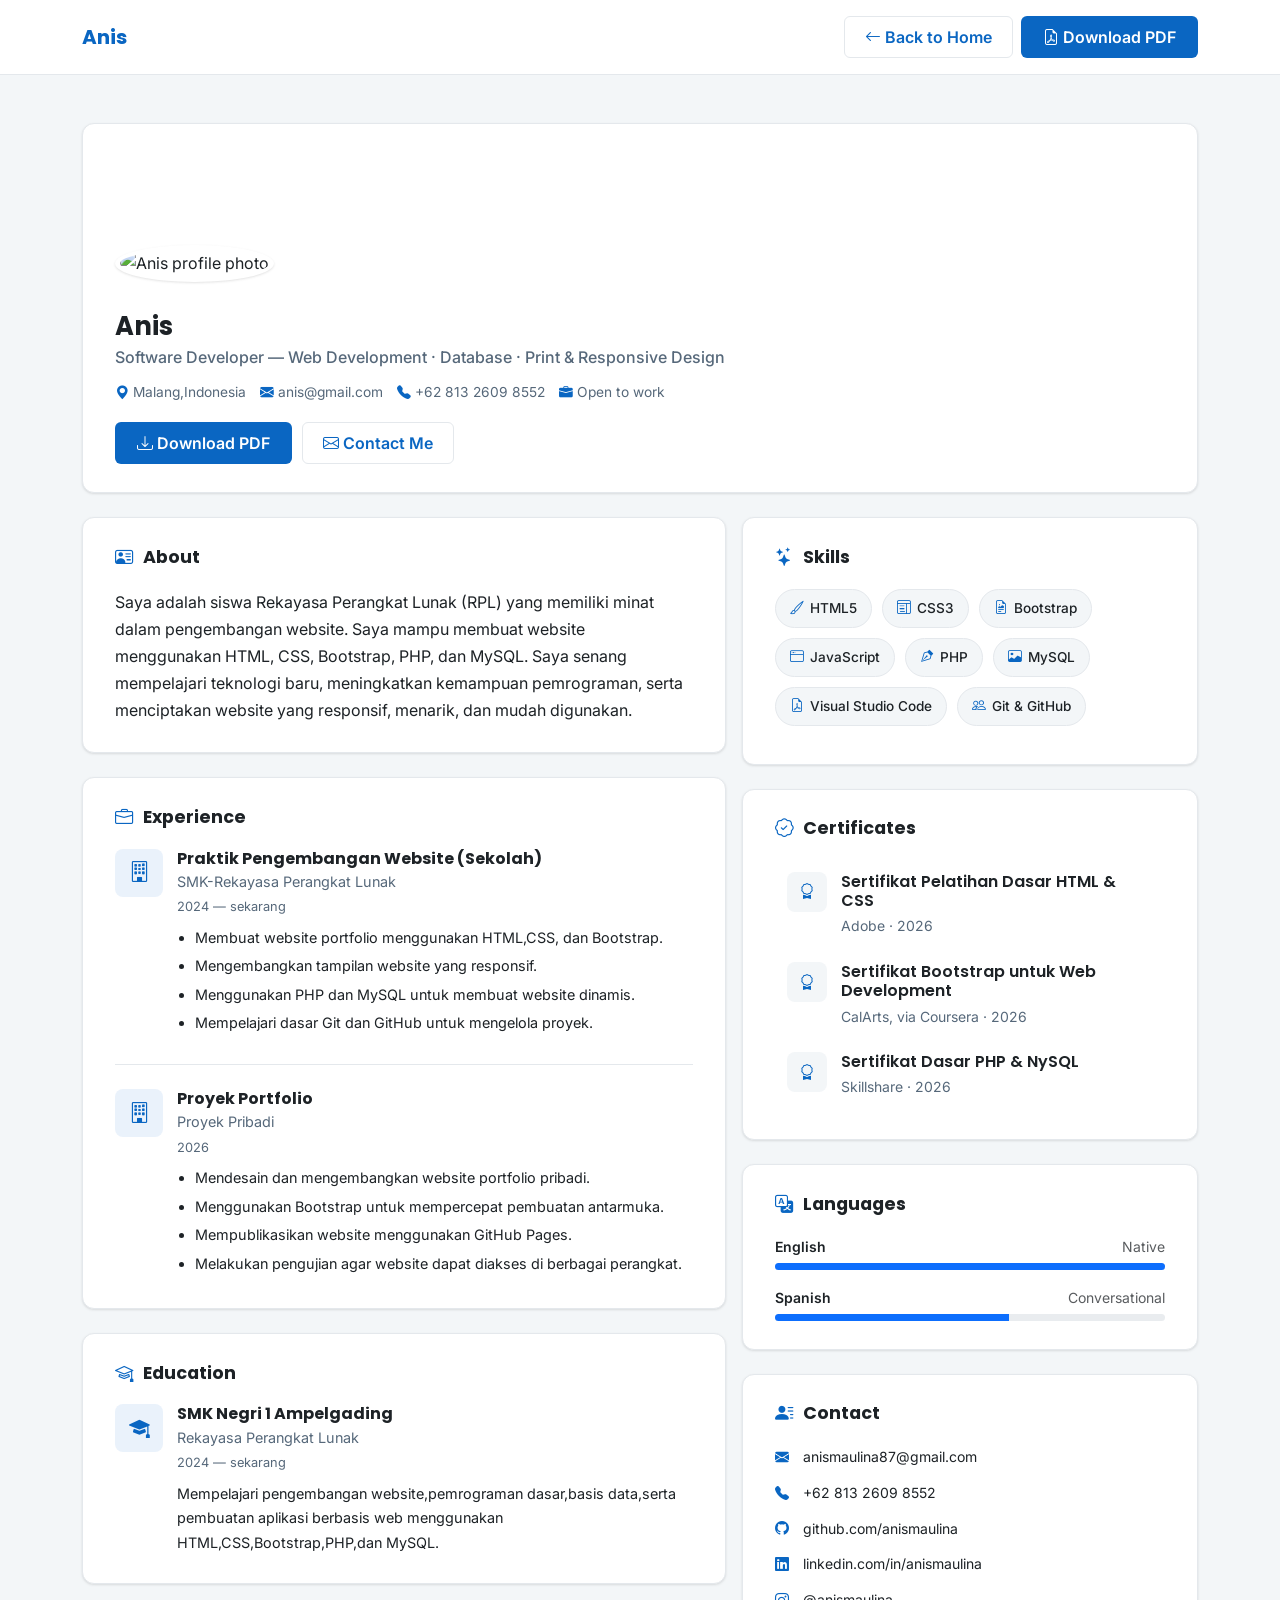
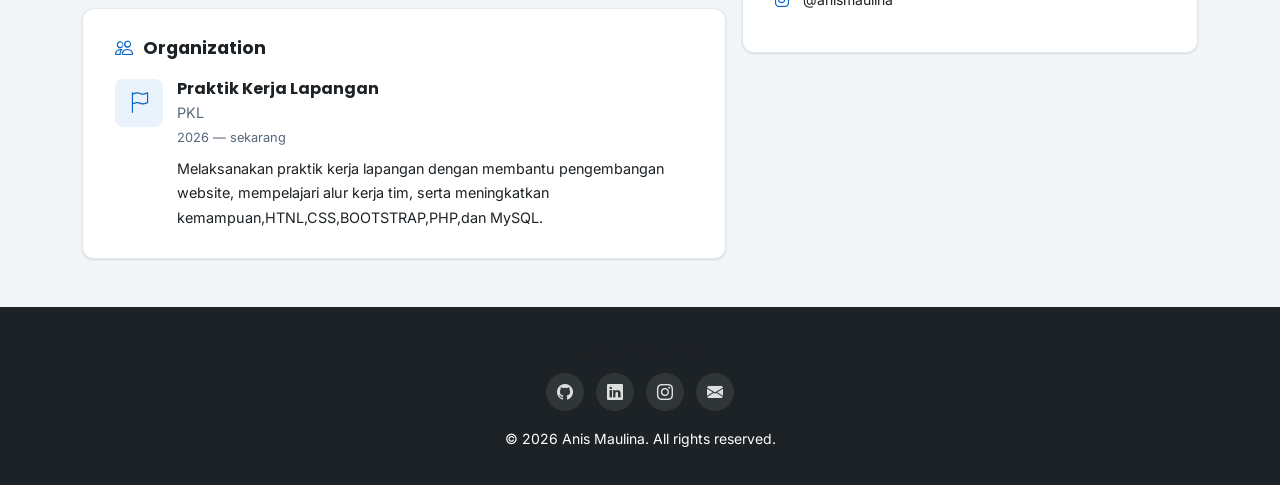
==== commit bb65b20f: "Update cv.html" ====
--- a/cv.html
+++ b/cv.html
@@ -18,7 +18,7 @@
   <link rel="stylesheet" href="https://cdn.jsdelivr.net/npm/bootstrap-icons@1.11.3/font/bootstrap-icons.css">
 
   <!-- Custom stylesheet -->
-  <link rel="stylesheet" href="css/style.css">
+  <link rel="stylesheet" href="style.css">
 </head>
 <body class="bg-soft">
 
@@ -61,7 +61,7 @@
           </div>
 
           <div class="profile-actions">
-            <a href="assets/CV-Anis.pdf" class="btn btn-cv-download js-download-cv" download>
+            <a href="CV-Anis.pdf" class="btn btn-cv-download js-download-cv" download>
               <i class="bi bi-download me-1"></i>Download PDF
             </a>
             <a href="mailto:anis@email.com" class="btn btn-cv-back">
@@ -272,6 +272,6 @@
 
   <!-- Bootstrap 5 JS Bundle (CDN) -->
   <script src="https://cdn.jsdelivr.net/npm/bootstrap@5.3.3/dist/js/bootstrap.bundle.min.js"></script>
-  <script src="js/script.js"></script>
+  <script src="script.js"></script>
 </body>
 </html>
--- a/style.css
+++ b/style.css
@@ -0,0 +1,638 @@
+/* =========================================================
+   KELLY ADAMS — PORTFOLIO (HOME + CV)
+   Gaya: bersih, profesional, terinspirasi LinkedIn
+   ========================================================= */
+
+/* ---------- 1. DESIGN TOKENS ---------- */
+:root {
+  --color-primary: #0A66C2;   /* LinkedIn blue */
+  --color-primary-dark: #004182;
+  --color-bg: #F3F6F8;        /* LinkedIn light gray background */
+  --color-card: #FFFFFF;
+  --color-text: #1D2226;
+  --color-text-muted: #56687A;
+  --color-border: #E4E8EC;
+
+  --radius-lg: 12px;
+  --radius-md: 10px;
+  --radius-sm: 8px;
+
+  --shadow-soft: 0 1px 3px rgba(0, 0, 0, 0.08), 0 1px 2px rgba(0, 0, 0, 0.04);
+  --shadow-hover: 0 10px 26px rgba(10, 102, 194, 0.16);
+
+  --transition-base: all 0.3s ease;
+
+  --font-display: 'Poppins', sans-serif;
+  --font-body: 'Inter', sans-serif;
+}
+
+/* ---------- 2. RESET & BASE ---------- */
+html { scroll-behavior: smooth; }
+
+body {
+  font-family: var(--font-body);
+  color: var(--color-text);
+  background-color: var(--color-bg);
+  line-height: 1.7;
+}
+
+h1, h2, h3, h4, h5, h6 {
+  font-family: var(--font-display);
+  font-weight: 600;
+  color: var(--color-text);
+}
+
+a { text-decoration: none; transition: var(--transition-base); }
+
+::selection { background: #CFE3FA; color: var(--color-text); }
+
+::-webkit-scrollbar { width: 10px; }
+::-webkit-scrollbar-track { background: var(--color-bg); }
+::-webkit-scrollbar-thumb { background: #C6D3DD; border-radius: 10px; }
+::-webkit-scrollbar-thumb:hover { background: var(--color-primary); }
+
+section { padding: 80px 0; scroll-margin-top: 80px; }
+
+.text-primary-custom { color: var(--color-primary) !important; }
+.bg-soft { background-color: var(--color-bg); }
+
+.section-eyebrow {
+  font-size: 0.78rem;
+  font-weight: 600;
+  letter-spacing: 1.5px;
+  text-transform: uppercase;
+  color: var(--color-primary);
+  margin-bottom: 6px;
+  display: inline-block;
+}
+
+.section-title {
+  font-size: clamp(1.6rem, 3vw, 2.3rem);
+  font-weight: 700;
+  margin-bottom: 0.75rem;
+}
+
+.section-subtitle {
+  color: var(--color-text-muted);
+  max-width: 600px;
+  margin: 0 auto;
+}
+
+/* ---------- 3. FADE-IN SCROLL REVEAL ---------- */
+.fade-in {
+  opacity: 0;
+  transform: translateY(22px);
+  transition: opacity 0.7s ease, transform 0.7s ease;
+}
+.fade-in.is-visible { opacity: 1; transform: translateY(0); }
+
+@keyframes heroFade {
+  from { opacity: 0; transform: translateY(14px); }
+  to   { opacity: 1; transform: translateY(0); }
+}
+.hero-animate { animation: heroFade 0.9s ease forwards; }
+.hero-animate.delay-1 { animation-delay: 0.15s; opacity: 0; }
+.hero-animate.delay-2 { animation-delay: 0.3s; opacity: 0; }
+.hero-animate.delay-3 { animation-delay: 0.45s; opacity: 0; }
+
+/* ---------- 4. NAVBAR (hanya Home & CV) ---------- */
+.navbar-custom {
+  background-color: rgba(255, 255, 255, 0.95);
+  backdrop-filter: blur(10px);
+  box-shadow: 0 1px 0 var(--color-border);
+  padding-top: 14px;
+  padding-bottom: 14px;
+  transition: var(--transition-base);
+}
+
+.navbar-brand-custom {
+  font-family: var(--font-display);
+  font-weight: 700;
+  font-size: 1.3rem;
+  color: var(--color-primary) !important;
+}
+
+.navbar-custom .nav-link {
+  font-weight: 500;
+  color: var(--color-text) !important;
+  margin: 0 8px;
+  position: relative;
+  padding: 6px 4px !important;
+}
+
+.navbar-custom .nav-link::after {
+  content: '';
+  position: absolute;
+  left: 0;
+  bottom: 0;
+  width: 0%;
+  height: 2px;
+  background-color: var(--color-primary);
+  transition: width 0.3s ease;
+}
+
+.navbar-custom .nav-link:hover::after,
+.navbar-custom .nav-link.active::after { width: 100%; }
+
+.navbar-custom .nav-link:hover,
+.navbar-custom .nav-link.active { color: var(--color-primary) !important; }
+
+.btn-contact-nav {
+  background-color: var(--color-primary);
+  color: #fff !important;
+  border-radius: 6px;
+  padding: 8px 20px;
+  font-weight: 600;
+  font-size: 0.92rem;
+  border: none;
+  transition: var(--transition-base);
+}
+
+.btn-contact-nav:hover {
+  background-color: var(--color-primary-dark);
+  color: #fff !important;
+  box-shadow: var(--shadow-hover);
+}
+
+/* ---------- 5. HERO SECTION ---------- */
+.hero-section {
+  position: relative;
+  padding: 150px 0 100px;
+  background: linear-gradient(160deg, #EAF2FB 0%, #F3F6F8 55%, #FFFFFF 100%);
+  overflow: hidden;
+}
+
+.hero-section::before {
+  content: '';
+  position: absolute;
+  width: 380px;
+  height: 380px;
+  border-radius: 50%;
+  background: rgba(10, 102, 194, 0.08);
+  top: -120px;
+  right: -100px;
+  filter: blur(10px);
+}
+
+.hero-section .container { position: relative; z-index: 1; }
+
+.hero-avatar-wrap {
+  position: relative;
+  width: 190px;
+  height: 190px;
+  margin: 0 auto 26px;
+}
+
+.hero-avatar-wrap img {
+  width: 100%;
+  height: 100%;
+  object-fit: cover;
+  border-radius: 50%;
+  border: 6px solid #fff;
+  box-shadow: 0 12px 30px rgba(10, 102, 194, 0.2);
+}
+
+.hero-status-badge {
+  position: absolute;
+  bottom: 10px;
+  right: 8px;
+  background: #57A64A;
+  width: 20px;
+  height: 20px;
+  border-radius: 50%;
+  border: 4px solid #fff;
+}
+
+.hero-name {
+  font-size: clamp(1.9rem, 4vw, 2.7rem);
+  font-weight: 700;
+}
+
+.hero-role {
+  font-size: 1.1rem;
+  font-weight: 600;
+  color: var(--color-primary);
+  margin-bottom: 14px;
+}
+
+.hero-desc {
+  max-width: 560px;
+  margin: 0 auto 30px;
+  color: var(--color-text-muted);
+}
+
+.btn-hero-primary {
+  background-color: var(--color-primary);
+  color: #fff;
+  border: none;
+  padding: 12px 28px;
+  border-radius: 6px;
+  font-weight: 600;
+  transition: var(--transition-base);
+  box-shadow: 0 8px 18px rgba(10, 102, 194, 0.22);
+}
+
+.btn-hero-primary:hover {
+  background-color: var(--color-primary-dark);
+  transform: translateY(-3px);
+  box-shadow: 0 12px 24px rgba(0, 65, 130, 0.3);
+  color: #fff;
+}
+
+.btn-hero-outline {
+  background-color: transparent;
+  color: var(--color-primary);
+  border: 2px solid var(--color-primary);
+  padding: 10px 26px;
+  border-radius: 6px;
+  font-weight: 600;
+  transition: var(--transition-base);
+}
+
+.btn-hero-outline:hover {
+  background-color: var(--color-primary);
+  color: #fff;
+  transform: translateY(-3px);
+  box-shadow: var(--shadow-hover);
+}
+
+/* Highlight stat row di hero (dipakai di Home) */
+.hero-stats {
+  max-width: 520px;
+  margin: 40px auto 0;
+}
+.hero-stats .stat-box {
+  padding: 14px 8px;
+}
+.hero-stats .stat-num {
+  font-family: var(--font-display);
+  font-weight: 700;
+  font-size: 1.5rem;
+  color: var(--color-primary);
+}
+.hero-stats .stat-label {
+  font-size: 0.82rem;
+  color: var(--color-text-muted);
+}
+
+/* ---------- 6. CARD UMUM ---------- */
+.card-custom {
+  background-color: var(--color-card);
+  border: 1px solid var(--color-border);
+  border-radius: var(--radius-lg);
+  box-shadow: var(--shadow-soft);
+  transition: var(--transition-base);
+  height: 100%;
+}
+.card-custom:hover {
+  transform: translateY(-4px);
+  box-shadow: var(--shadow-hover);
+  border-color: var(--color-primary);
+}
+
+/* ---------- 7. HIGHLIGHT / FOKUS KEAHLIAN (Home) ---------- */
+.focus-icon-box {
+  width: 46px;
+  height: 46px;
+  min-width: 46px;
+  border-radius: var(--radius-sm);
+  background: linear-gradient(135deg, var(--color-primary), var(--color-primary-dark));
+  color: #fff;
+  display: flex;
+  align-items: center;
+  justify-content: center;
+  font-size: 1.2rem;
+}
+
+.skill-card { text-align: center; padding: 30px 16px; }
+
+.skill-icon {
+  width: 58px;
+  height: 58px;
+  border-radius: 50%;
+  background: linear-gradient(135deg, #EAF2FB, #CFE3FA);
+  display: flex;
+  align-items: center;
+  justify-content: center;
+  margin: 0 auto 14px;
+  font-size: 1.6rem;
+  color: var(--color-primary);
+  transition: var(--transition-base);
+}
+.skill-card:hover .skill-icon {
+  background: var(--color-primary);
+  color: #fff;
+  transform: scale(1.06);
+}
+.skill-card h6 { font-weight: 600; margin-bottom: 0; }
+
+/* ---------- 8. FOOTER ---------- */
+.footer-custom {
+  background: #1D2226;
+  color: #fff;
+  padding: 34px 0;
+}
+.footer-custom a { color: #fff; opacity: 0.85; }
+.footer-custom a:hover { opacity: 1; transform: translateY(-3px); display: inline-block; }
+
+.footer-social a {
+  width: 38px;
+  height: 38px;
+  border-radius: 50%;
+  background: rgba(255, 255, 255, 0.1);
+  display: inline-flex;
+  align-items: center;
+  justify-content: center;
+  margin: 0 4px;
+  transition: var(--transition-base);
+}
+.footer-social a:hover { background: var(--color-primary); color: #fff; transform: translateY(-4px); }
+
+/* ---------- 9. SCROLL TO TOP ---------- */
+.btn-scroll-top {
+  position: fixed;
+  bottom: 26px;
+  right: 26px;
+  width: 46px;
+  height: 46px;
+  border-radius: 50%;
+  background-color: var(--color-primary);
+  color: #fff;
+  display: flex;
+  align-items: center;
+  justify-content: center;
+  border: none;
+  box-shadow: var(--shadow-hover);
+  opacity: 0;
+  visibility: hidden;
+  transform: translateY(10px);
+  transition: var(--transition-base);
+  z-index: 999;
+}
+.btn-scroll-top.show { opacity: 1; visibility: visible; transform: translateY(0); }
+.btn-scroll-top:hover { background-color: var(--color-primary-dark); }
+
+/* =========================================================
+   HALAMAN CV — bergaya profil LinkedIn
+   ========================================================= */
+
+.cv-page-actions {
+  padding: 16px 0;
+  background-color: #fff;
+  border-bottom: 1px solid var(--color-border);
+  position: sticky;
+  top: 0;
+  z-index: 50;
+}
+
+.btn-cv-download {
+  background-color: var(--color-primary);
+  color: #fff;
+  border: none;
+  padding: 9px 22px;
+  border-radius: 6px;
+  font-weight: 600;
+  transition: var(--transition-base);
+}
+.btn-cv-download:hover {
+  background-color: var(--color-primary-dark);
+  color: #fff;
+  box-shadow: var(--shadow-hover);
+}
+
+.btn-cv-back {
+  background-color: #fff;
+  color: var(--color-primary);
+  border: 1.5px solid var(--color-border);
+  padding: 8px 20px;
+  border-radius: 6px;
+  font-weight: 600;
+  transition: var(--transition-base);
+}
+.btn-cv-back:hover {
+  border-color: var(--color-primary);
+  background-color: #EAF2FB;
+}
+
+/* Profile card ala LinkedIn: cover banner + avatar overlap */
+.linkedin-profile-card {
+  background-color: var(--color-card);
+  border-radius: var(--radius-lg);
+  overflow: hidden;
+  box-shadow: var(--shadow-soft);
+  border: 1px solid var(--color-border);
+  margin-bottom: 24px;
+}
+
+.profile-cover {
+  height: 160px;
+  background: linear-gradient(120deg, #0A66C2, #004182);
+  background-size: cover;
+  background-position: center;
+  position: relative;
+}
+
+.profile-body { padding: 0 32px 28px; position: relative; }
+
+.profile-avatar {
+  width: 138px;
+  height: 138px;
+  border-radius: 50%;
+  border: 5px solid #fff;
+  object-fit: cover;
+  position: relative;
+  top: -55px;
+  margin-bottom: -40px;
+  box-shadow: var(--shadow-soft);
+  background: #fff;
+}
+
+.profile-name { font-size: 1.6rem; font-weight: 700; margin-bottom: 2px; }
+.profile-headline { color: var(--color-text-muted); font-weight: 500; margin-bottom: 10px; }
+
+.profile-meta {
+  font-size: 0.86rem;
+  color: var(--color-text-muted);
+  display: flex;
+  flex-wrap: wrap;
+  gap: 14px;
+}
+.profile-meta span i { color: var(--color-primary); margin-right: 4px; }
+
+.profile-actions { display: flex; gap: 10px; flex-wrap: wrap; margin-top: 18px; }
+
+/* Section card generik pada CV (About, Experience, Education, dst) */
+.cv-section-card {
+  background-color: var(--color-card);
+  border-radius: var(--radius-lg);
+  box-shadow: var(--shadow-soft);
+  border: 1px solid var(--color-border);
+  padding: 28px 32px;
+  margin-bottom: 24px;
+}
+
+.cv-section-title {
+  font-size: 1.1rem;
+  font-weight: 700;
+  display: flex;
+  align-items: center;
+  gap: 10px;
+  margin-bottom: 20px;
+}
+.cv-section-title i { color: var(--color-primary); font-size: 1.15rem; }
+
+/* Timeline pengalaman & pendidikan (gaya list LinkedIn, bukan garis waktu berat) */
+.cv-timeline-item {
+  display: flex;
+  gap: 16px;
+  padding-bottom: 24px;
+  border-bottom: 1px solid var(--color-border);
+  margin-bottom: 24px;
+}
+.cv-timeline-item:last-child {
+  border-bottom: none;
+  margin-bottom: 0;
+  padding-bottom: 0;
+}
+
+.cv-timeline-logo {
+  width: 48px;
+  height: 48px;
+  min-width: 48px;
+  border-radius: var(--radius-sm);
+  background: #EAF2FB;
+  color: var(--color-primary);
+  display: flex;
+  align-items: center;
+  justify-content: center;
+  font-size: 1.3rem;
+}
+
+.cv-timeline-item h6 { font-weight: 700; margin-bottom: 2px; }
+.cv-timeline-sub { color: var(--color-text-muted); font-size: 0.9rem; margin-bottom: 2px; }
+.cv-timeline-date {
+  font-size: 0.8rem;
+  color: var(--color-text-muted);
+  margin-bottom: 8px;
+  display: block;
+}
+.cv-timeline-item p.desc {
+  font-size: 0.9rem;
+  color: var(--color-text);
+  margin-bottom: 0;
+}
+.cv-timeline-item ul {
+  font-size: 0.9rem;
+  color: var(--color-text);
+  padding-left: 18px;
+  margin-bottom: 0;
+}
+.cv-timeline-item ul li { margin-bottom: 4px; }
+
+/* Skill badge di CV */
+.cv-skill-badge {
+  display: inline-flex;
+  align-items: center;
+  gap: 6px;
+  background-color: var(--color-bg);
+  color: var(--color-text);
+  font-size: 0.85rem;
+  font-weight: 500;
+  padding: 7px 14px;
+  border-radius: 50px;
+  margin: 0 6px 10px 0;
+  border: 1px solid var(--color-border);
+  transition: var(--transition-base);
+}
+.cv-skill-badge:hover { background-color: var(--color-primary); color: #fff; border-color: var(--color-primary); }
+.cv-skill-badge i { color: var(--color-primary); }
+.cv-skill-badge:hover i { color: #fff; }
+
+/* Sertifikat */
+.cv-cert-item {
+  display: flex;
+  gap: 14px;
+  align-items: flex-start;
+  padding: 12px;
+  border-radius: var(--radius-md);
+  transition: var(--transition-base);
+}
+.cv-cert-item:hover { background-color: var(--color-bg); }
+.cv-cert-icon {
+  width: 40px;
+  height: 40px;
+  min-width: 40px;
+  border-radius: var(--radius-sm);
+  background: var(--color-bg);
+  color: var(--color-primary);
+  display: flex;
+  align-items: center;
+  justify-content: center;
+}
+
+/* Kontak list di CV */
+.cv-contact-list li {
+  display: flex;
+  align-items: center;
+  gap: 10px;
+  margin-bottom: 12px;
+}
+.cv-contact-list a { color: var(--color-text); }
+.cv-contact-list a:hover { color: var(--color-primary); }
+.cv-contact-list i { color: var(--color-primary); width: 18px; }
+
+/* ---------- 10. LAYOUT CV TIGHTER ---------- */
+.cv-layout {
+  --bs-gutter-x: 1rem;
+  --bs-gutter-y: 1rem;
+}
+
+.cv-layout > [class*="col-"] {
+  min-width: 0;
+}
+
+.cv-section-card,
+.linkedin-profile-card {
+  transition: box-shadow 0.3s ease, transform 0.3s ease;
+}
+
+.cv-section-card:hover,
+.linkedin-profile-card:hover {
+  transform: translateY(-2px);
+  box-shadow: 0 12px 24px rgba(10, 102, 194, 0.12);
+}
+
+.profile-meta {
+  row-gap: 8px;
+}
+
+.cv-timeline-item {
+  gap: 14px;
+}
+
+@media (max-width: 991.98px) {
+  .cv-layout > [class*="col-"] + [class*="col-"] {
+    margin-top: 0;
+  }
+}
+
+/* ---------- 11. RESPONSIVE ---------- */
+@media (max-width: 767.98px) {
+  section { padding: 56px 0; }
+  .hero-section { padding: 120px 0 60px; }
+  .cv-section-card { padding: 22px; }
+  .profile-body { padding: 0 20px 24px; }
+  .profile-avatar { width: 108px; height: 108px; top: -40px; margin-bottom: -28px; }
+  .profile-meta { gap: 10px; }
+  .profile-actions { flex-direction: column; align-items: stretch; }
+  .cv-timeline-item { gap: 12px; }
+}
+
+@media (prefers-reduced-motion: reduce) {
+  *, *::before, *::after {
+    animation-duration: 0.001ms !important;
+    animation-iteration-count: 1 !important;
+    transition-duration: 0.001ms !important;
+    scroll-behavior: auto !important;
+  }
+}
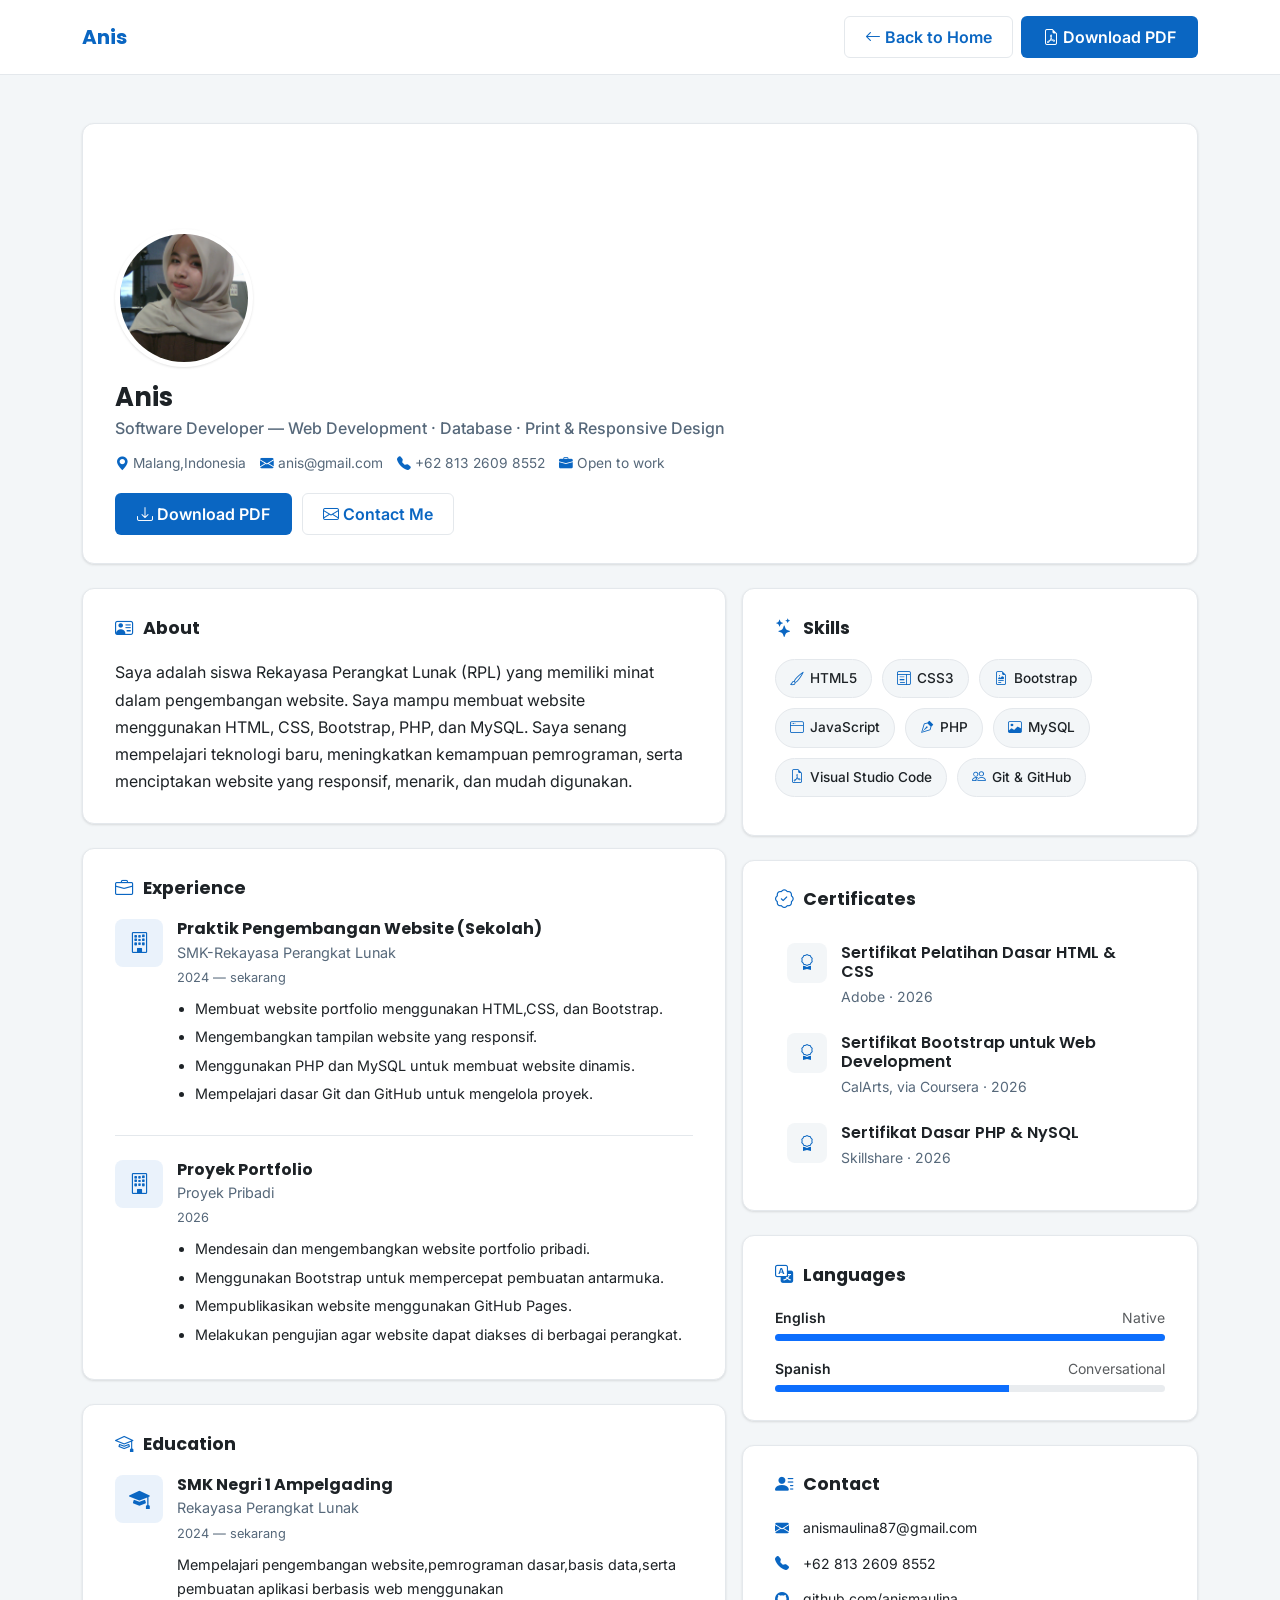
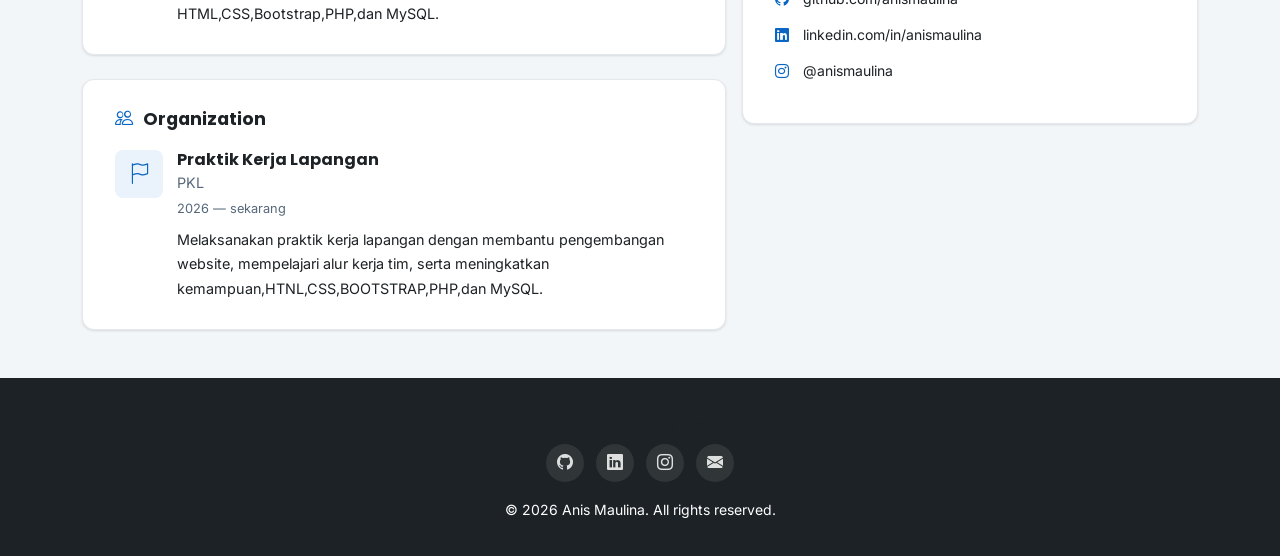
==== commit 9885ee2b: "Update cv.html" ====
--- a/cv.html
+++ b/cv.html
@@ -48,7 +48,7 @@
       <div class="linkedin-profile-card fade-in">
         <div class="profile-cover" style="background-image:url('assets/cover-banner.jpg'); background-size: cover; background-position: center;"></div>
         <div class="profile-body">
-          <img src="assets/profile.jpg" alt="Anis profile photo" class="profile-avatar">
+          <img src="profile.jpg" alt="Anis profile photo" class="profile-avatar">
 
           <h1 class="profile-name">Anis</h1>
           <p class="profile-headline">Software Developer — Web Development · Database · Print &amp; Responsive Design </p>
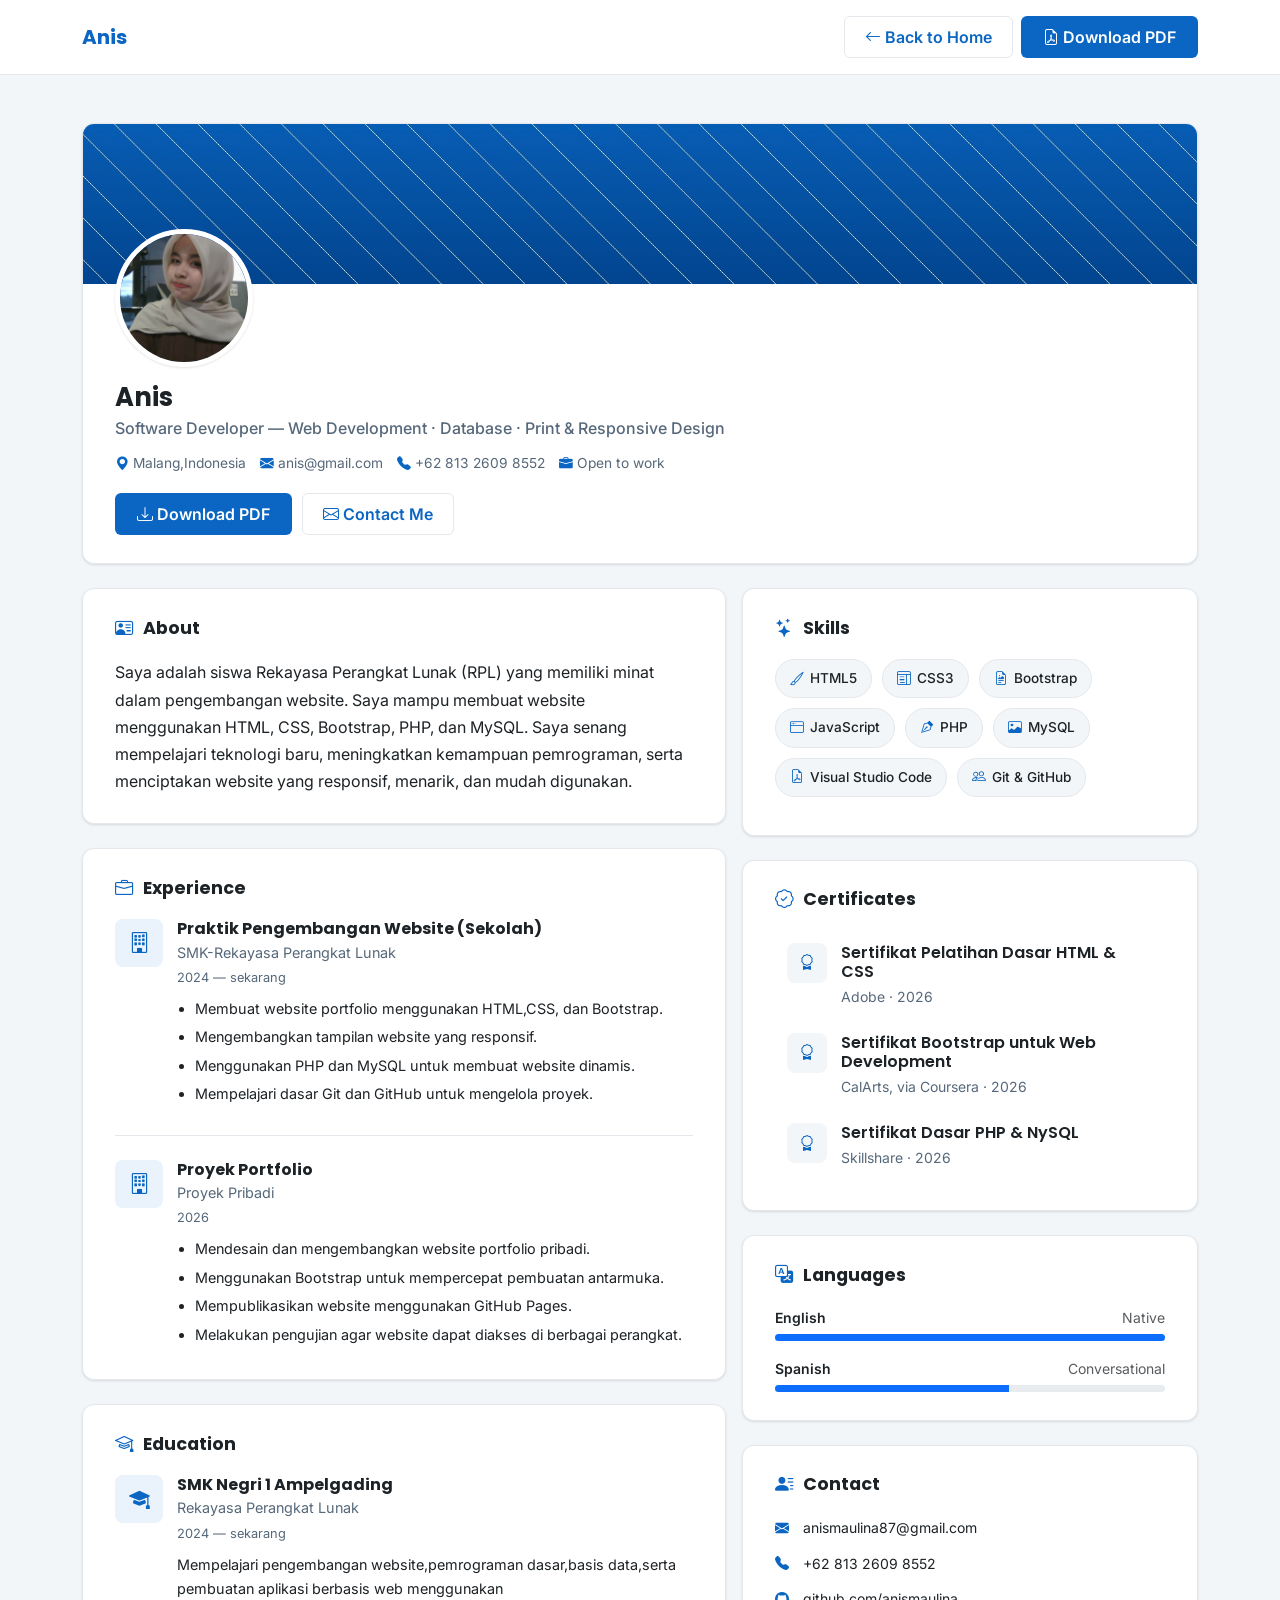
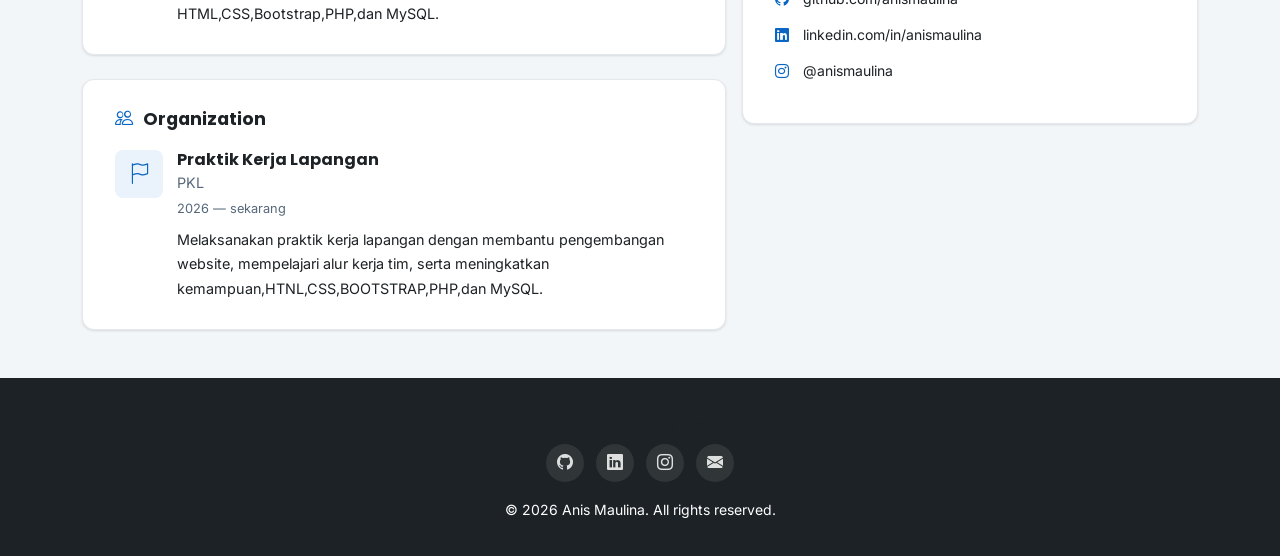
==== commit b452685e: "Update cv.html" ====
--- a/cv.html
+++ b/cv.html
@@ -46,7 +46,7 @@
            PROFILE CARD — ala header profil LinkedIn
       ====================================================== -->
       <div class="linkedin-profile-card fade-in">
-        <div class="profile-cover" style="background-image:url('assets/cover-banner.jpg'); background-size: cover; background-position: center;"></div>
+        <div class="profile-cover" style="background-image:url('cover-banner.jpg'); background-size: cover; background-position: center;"></div>
         <div class="profile-body">
           <img src="profile.jpg" alt="Anis profile photo" class="profile-avatar">
 
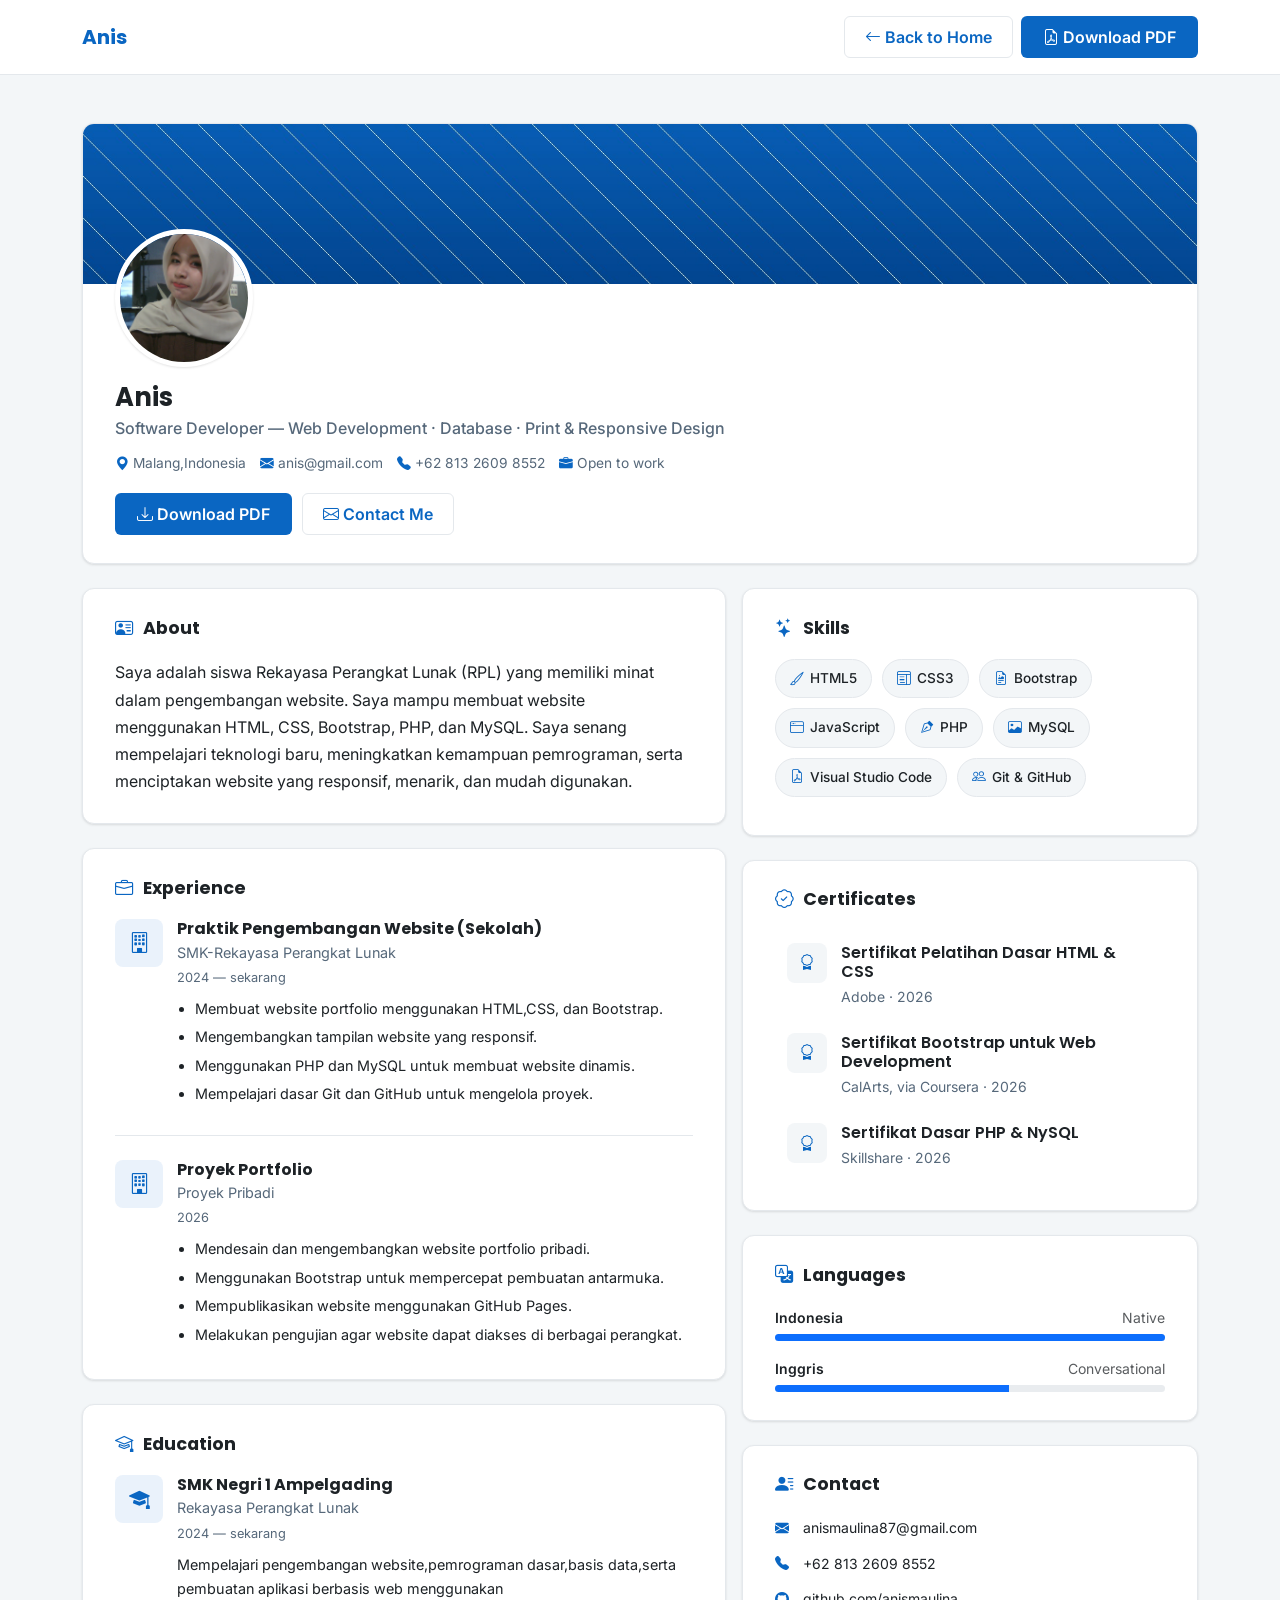
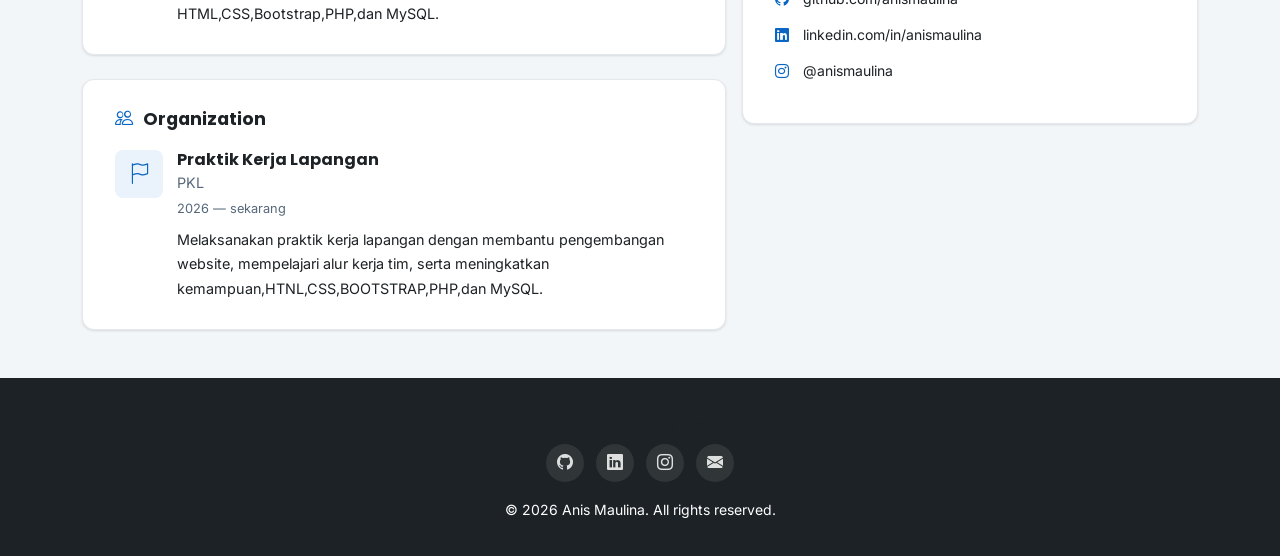
==== commit d779ab95: "Update cv.html" ====
--- a/cv.html
+++ b/cv.html
@@ -214,7 +214,7 @@
 
             <div class="mb-3">
               <div class="d-flex justify-content-between small mb-1">
-                <span class="fw-semibold">English</span>
+                <span class="fw-semibold">Indonesia</span>
                 <span class="text-muted">Native</span>
               </div>
               <div class="progress" style="height:7px; border-radius:4px;">
@@ -224,7 +224,7 @@
 
             <div class="mb-0">
               <div class="d-flex justify-content-between small mb-1">
-                <span class="fw-semibold">Spanish</span>
+                <span class="fw-semibold">Inggris</span>
                 <span class="text-muted">Conversational</span>
               </div>
               <div class="progress" style="height:7px; border-radius:4px;">
